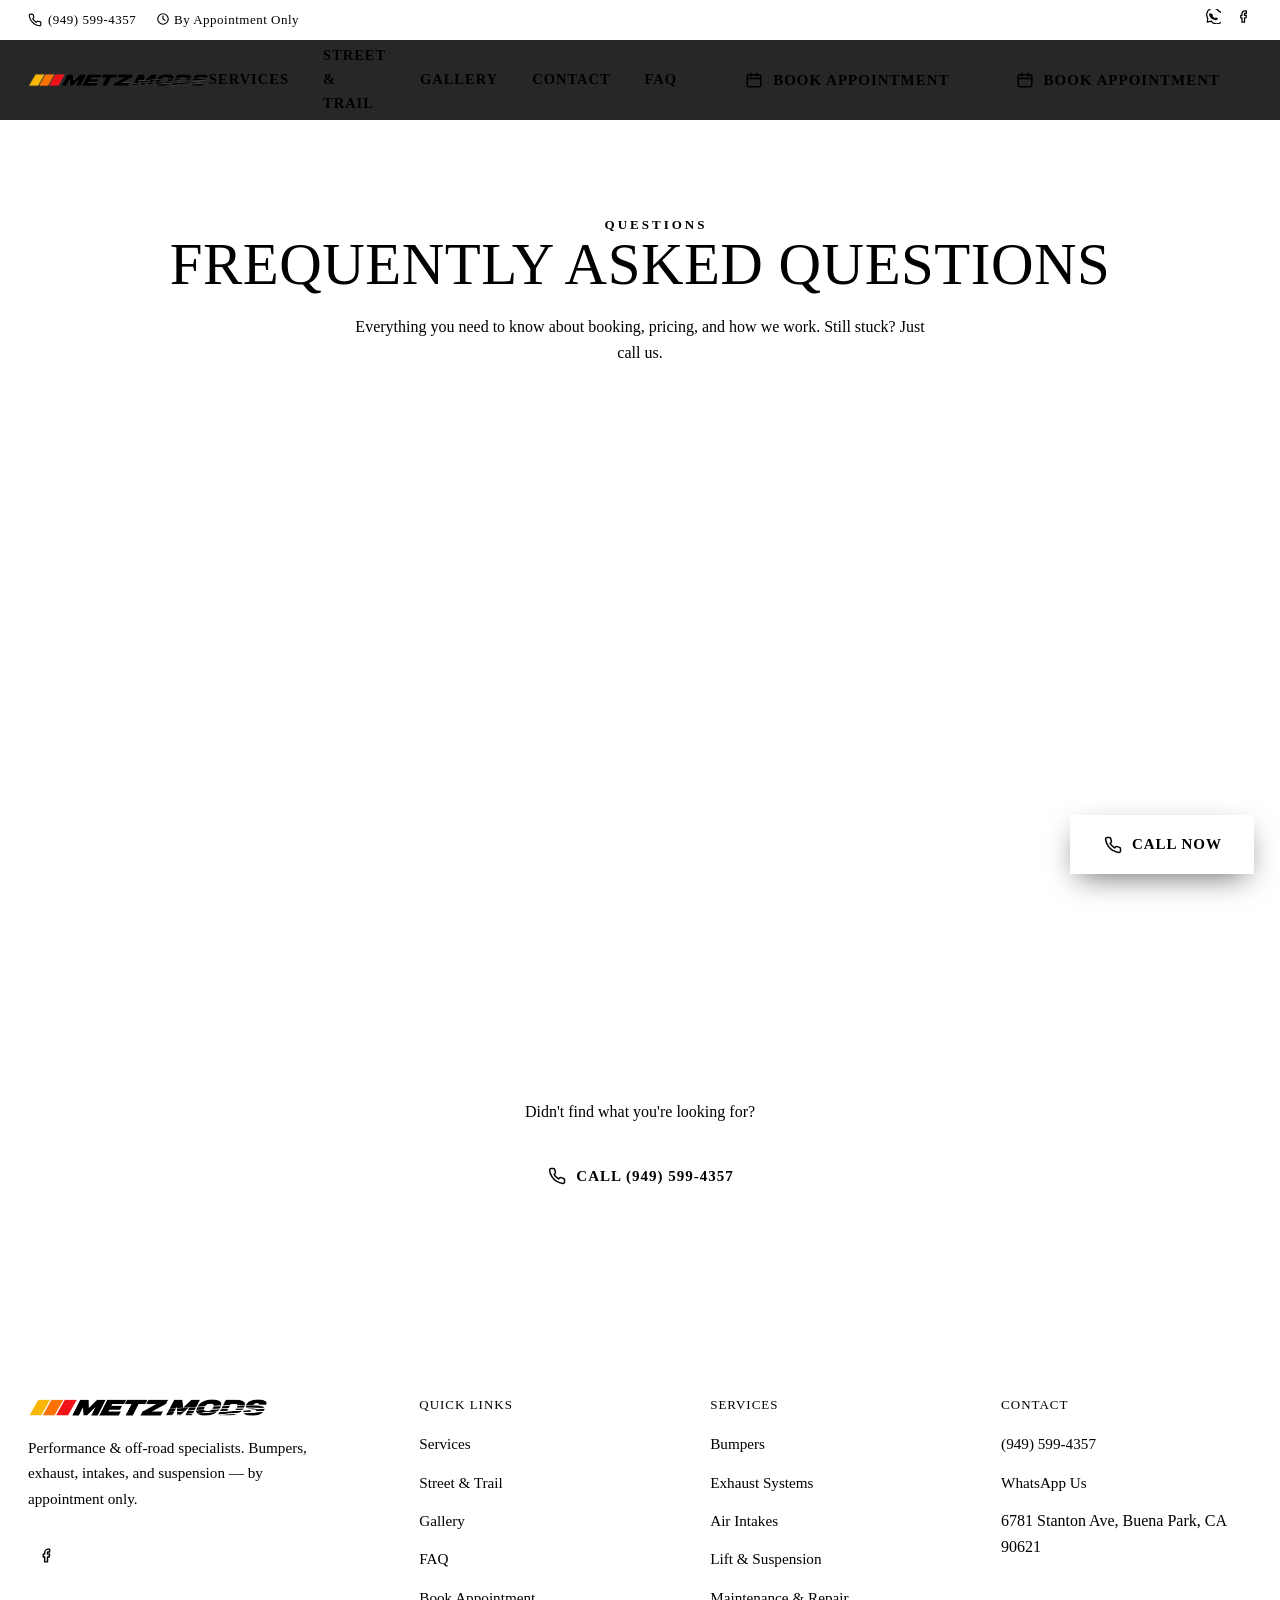
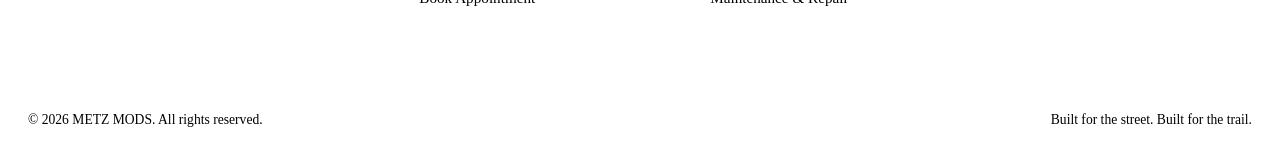
==== faq.html @ 1cc4e823 "Add files via upload" ====
<!DOCTYPE html>
<html lang="en">
<head>
<meta charset="UTF-8">
<meta name="viewport" content="width=device-width, initial-scale=1.0">
<title>FAQ | METZ MODS</title>
<meta name="description" content="Frequently asked questions about METZ MODS — appointment booking, services, warranty, and pricing in Buena Park, CA.">
<meta name="theme-color" content="#0a0a0a">
<link rel="icon" href="data:image/svg+xml,<svg xmlns='http://www.w3.org/2000/svg' viewBox='0 0 100 100'><text y='.9em' font-size='90'>🏁</text></svg>">
<link rel="preconnect" href="https://fonts.googleapis.com">
<link rel="preconnect" href="https://fonts.gstatic.com" crossorigin>
<link href="https://fonts.googleapis.com/css2?family=Bebas+Neue&family=Barlow:ital,wght@0,400;0,500;0,600;0,700;1,600&family=Barlow+Condensed:wght@500;600;700&display=swap" rel="stylesheet">
<link rel="stylesheet" href="styles.css">
</head>
<body>
<a href="#main" class="skip-link">Skip to content</a>

<!-- Hidden SVG icon library -->
<svg style="display:none" aria-hidden="true">
<symbol id="i-phone" viewBox="0 0 24 24"><path d="M22 16.92v3a2 2 0 0 1-2.18 2 19.79 19.79 0 0 1-8.63-3.07 19.5 19.5 0 0 1-6-6 19.79 19.79 0 0 1-3.07-8.67A2 2 0 0 1 4.11 2h3a2 2 0 0 1 2 1.72c.13.96.36 1.9.7 2.81a2 2 0 0 1-.45 2.11L8.09 9.91a16 16 0 0 0 6 6l1.27-1.27a2 2 0 0 1 2.11-.45c.91.34 1.85.57 2.81.7A2 2 0 0 1 22 16.92z"/></symbol>
<symbol id="i-mail" viewBox="0 0 24 24"><rect x="3" y="5" width="18" height="14" rx="2"/><path d="M3 7l9 6 9-6"/></symbol>
<symbol id="i-pin" viewBox="0 0 24 24"><path d="M12 21s-7-6.5-7-11a7 7 0 0 1 14 0c0 4.5-7 11-7 11z"/><circle cx="12" cy="10" r="2.5"/></symbol>
<symbol id="i-clock" viewBox="0 0 24 24"><circle cx="12" cy="12" r="9"/><path d="M12 7v5l3.5 2"/></symbol>
<symbol id="i-check" viewBox="0 0 24 24"><path d="M20 6L9 17l-5-5"/></symbol>
<symbol id="i-chevron" viewBox="0 0 24 24"><path d="M6 9l6 6 6-6"/></symbol>
<symbol id="i-arrow" viewBox="0 0 24 24"><path d="M5 12h14M13 6l6 6-6 6"/></symbol>
<symbol id="i-menu" viewBox="0 0 24 24"><path d="M3 6h18M3 12h18M3 18h18"/></symbol>
<symbol id="i-close" viewBox="0 0 24 24"><path d="M18 6L6 18M6 6l12 12"/></symbol>
<symbol id="i-calendar" viewBox="0 0 24 24"><rect x="3" y="5" width="18" height="16" rx="2"/><path d="M3 10h18M8 3v4M16 3v4"/></symbol>
<symbol id="i-wrench" viewBox="0 0 24 24"><path d="M14.7 6.3a4 4 0 1 0-5.66 5.66L2 19l3 3 7.04-7.04a4 4 0 0 0 5.66-5.66l-2.5 2.5-2-2z"/></symbol>
<symbol id="i-shield" viewBox="0 0 24 24"><path d="M12 3l8 3v6c0 5-3.5 8.5-8 9-4.5-.5-8-4-8-9V6z"/></symbol>
<symbol id="i-tag" viewBox="0 0 24 24"><path d="M20.6 12.6L12.6 20.6a2 2 0 0 1-2.83 0l-8-8V3h9.4l8.4 8.4a2 2 0 0 1 0 2.83z"/><circle cx="7.5" cy="7.5" r="1.2"/></symbol>
<symbol id="i-users" viewBox="0 0 24 24"><path d="M17 21v-2a4 4 0 0 0-4-4H5a4 4 0 0 0-4 4v2"/><circle cx="9" cy="7" r="4"/><path d="M23 21v-2a4 4 0 0 0-3-3.87M16 3.13a4 4 0 0 1 0 7.75"/></symbol>
<symbol id="i-car" viewBox="0 0 24 24"><path d="M5 17h14M5 17a2 2 0 1 1-4 0M5 17V9l2-4h10l2 4v8M19 17a2 2 0 1 0 4 0M1 13h22"/></symbol>
<symbol id="i-truck" viewBox="0 0 24 24"><path d="M3 17V7a1 1 0 0 1 1-1h9v11M3 17a2 2 0 1 0 4 0M3 17h4m6 0a2 2 0 1 0 4 0m-4 0h4m0 0h3v-5l-3-4h-3v9"/></symbol>
<symbol id="i-whatsapp" viewBox="0 0 24 24"><path d="M20.5 3.5a10.5 10.5 0 0 0-17.7 11.4L2 21l6.3-1.7A10.5 10.5 0 1 0 20.5 3.5z"/><path d="M8.4 8.1c.3-.5.5-.5.8-.5h.5c.2 0 .4 0 .5.5.2.4.6 1.5.7 1.6.1.2.1.3 0 .5s-.2.3-.4.5-.3.3-.1.6c.2.3.7 1.2 1.6 1.9 1.1.9 1.9 1.2 2.2 1.4.3.1.5.1.6-.1.2-.2.6-.7.8-1 .2-.2.4-.2.6-.1.3.1 1.6.8 1.9.9.3.1.5.2.6.3.1.2.1.9-.2 1.7-.4.8-1.8 1.4-2.5 1.5-.6.1-1.4.2-4.5-1-3.2-1.3-5.1-4.4-5.2-4.6-.1-.2-1.2-1.7-1.2-3.2s.8-2.3 1.1-2.6z" fill="currentColor" stroke="none"/></symbol>
<symbol id="i-facebook" viewBox="0 0 24 24"><path d="M15 3h-2a5 5 0 0 0-5 5v2H6v4h2v7h4v-7h2.5l.5-4H12V8a1 1 0 0 1 1-1h2z"/></symbol>
</svg>

<!-- ============ UTILITY BAR ============ -->
<div class="utility-bar">
  <div class="container">
    <div class="utility-left">
      <a href="tel:+19495994357"><svg class="icon"><use href="#i-phone"/></svg>(949) 599-4357</a>
      <span><svg class="icon" style="color:var(--orange);vertical-align:-2px;"><use href="#i-clock"/></svg> By Appointment Only</span>
    </div>
    <div class="utility-social">
      <a href="https://wa.me/19495994357" target="_blank" rel="noopener" aria-label="WhatsApp"><svg class="icon"><use href="#i-whatsapp"/></svg></a>
      <a href="#" aria-label="Facebook"><svg class="icon"><use href="#i-facebook"/></svg></a>
    </div>
  </div>
</div>

<!-- ============ HEADER ============ -->
<header id="site-header">
  <div class="container">
    <nav>
      <a href="index.html" class="brand" aria-label="Metz Mods home">
        <img src="metz-logo.webp" alt="Metz Mods" class="brand-logo">
      </a>
      <div class="nav-links" id="navLinks">
        <button class="nav-toggle close-menu" id="closeMenu" aria-label="Close menu"><svg class="icon"><use href="#i-close"/></svg></button>
        <a href="index.html#services" data-nav>Services</a>
        <a href="index.html#street-trail" data-nav>Street &amp; Trail</a>
        <a href="index.html#gallery" data-nav>Gallery</a>
        <a href="index.html#contact" data-nav>Contact</a>
        <a href="faq.html" data-nav>FAQ</a>
        <a href="index.html#contact" class="btn btn-primary" data-nav><svg class="icon"><use href="#i-calendar"/></svg>Book Appointment</a>
      </div>
      <div class="nav-cta">
        <a href="index.html#contact" class="btn btn-primary"><svg class="icon"><use href="#i-calendar"/></svg>Book Appointment</a>
        <button class="nav-toggle" id="openMenu" aria-label="Open menu" aria-expanded="false"><svg class="icon"><use href="#i-menu"/></svg></button>
      </div>
    </nav>
  </div>
</header>

<main id="main">

  <section class="page-hero">
    <div class="container">
      <p class="kicker">Questions</p>
      <h1>Frequently Asked Questions</h1>
      <p>Everything you need to know about booking, pricing, and how we work. Still stuck? Just call us.</p>
    </div>
  </section>

  <!-- ============ FAQ ============ -->
  <section id="faq" style="background:var(--charcoal);border-top:1px solid var(--border);padding-top:0;">
    <div class="container">
      <div class="faq-list reveal">
        <div class="faq-item open">
          <h3 class="faq-q"><button class="faq-trigger" aria-expanded="true" aria-controls="faq-a1" id="faq-q1">
            Do you accept walk-ins?
            <svg class="icon faq-chevron"><use href="#i-chevron"/></svg>
          </button></h3>
          <div class="faq-answer-wrap open" id="faq-a1" role="region" aria-labelledby="faq-q1">
            <div class="faq-answer"><p>No — METZ MODS is appointment-only. It's how we give every build our full attention instead of juggling multiple vehicles at once. Call or send us a WhatsApp message to book a slot.</p></div>
          </div>
        </div>
        <div class="faq-item">
          <h3 class="faq-q"><button class="faq-trigger" aria-expanded="false" aria-controls="faq-a2" id="faq-q2">
            Do you only do performance builds, or regular maintenance too?
            <svg class="icon faq-chevron"><use href="#i-chevron"/></svg>
          </button></h3>
          <div class="faq-answer-wrap" id="faq-a2" role="region" aria-labelledby="faq-q2">
            <div class="faq-answer"><p>Both. Alongside builds, we handle brakes, fluids, and engine and transmission maintenance on stock and modified vehicles. Suspension and exhaust work can go either direction — routine service or a full performance build.</p></div>
          </div>
        </div>
        <div class="faq-item">
          <h3 class="faq-q"><button class="faq-trigger" aria-expanded="false" aria-controls="faq-a3" id="faq-q3">
            What kinds of vehicles do you work on?
            <svg class="icon faq-chevron"><use href="#i-chevron"/></svg>
          </button></h3>
          <div class="faq-answer-wrap" id="faq-a3" role="region" aria-labelledby="faq-q3">
            <div class="faq-answer"><p>Everything from tuner cars and sport compacts to trucks and SUVs headed off-road. If it can be modified, we can probably help.</p></div>
          </div>
        </div>
        <div class="faq-item">
          <h3 class="faq-q"><button class="faq-trigger" aria-expanded="false" aria-controls="faq-a4" id="faq-q4">
            Do you do both lift kits and lowering kits?
            <svg class="icon faq-chevron"><use href="#i-chevron"/></svg>
          </button></h3>
          <div class="faq-answer-wrap" id="faq-a4" role="region" aria-labelledby="faq-q4">
            <div class="faq-answer"><p>Yes — whether you're chasing a lower stance or more ground clearance, our suspension work covers both ends of the spectrum.</p></div>
          </div>
        </div>
        <div class="faq-item">
          <h3 class="faq-q"><button class="faq-trigger" aria-expanded="false" aria-controls="faq-a5" id="faq-q5">
            How long does a modification take?
            <svg class="icon faq-chevron"><use href="#i-chevron"/></svg>
          </button></h3>
          <div class="faq-answer-wrap" id="faq-a5" role="region" aria-labelledby="faq-q5">
            <div class="faq-answer"><p>It depends on scope. A bolt-on exhaust or intake can be a same-day appointment; a full lift kit or custom bumper build takes longer. We'll give you a timeline at your consultation.</p></div>
          </div>
        </div>
        <div class="faq-item">
          <h3 class="faq-q"><button class="faq-trigger" aria-expanded="false" aria-controls="faq-a6" id="faq-q6">
            Do installed parts come with a warranty?
            <svg class="icon faq-chevron"><use href="#i-chevron"/></svg>
          </button></h3>
          <div class="faq-answer-wrap" id="faq-a6" role="region" aria-labelledby="faq-q6">
            <div class="faq-answer"><p>Yes. Every job we do is backed by a full 1-year warranty on our workmanship, and most parts carry their own manufacturer warranty on top of that.</p></div>
          </div>
        </div>
        <div class="faq-item">
          <h3 class="faq-q"><button class="faq-trigger" aria-expanded="false" aria-controls="faq-a7" id="faq-q7">
            How do I get a quote?
            <svg class="icon faq-chevron"><use href="#i-chevron"/></svg>
          </button></h3>
          <div class="faq-answer-wrap" id="faq-a7" role="region" aria-labelledby="faq-q7">
            <div class="faq-answer"><p>Call or WhatsApp us with your vehicle and what you're looking to do, and we'll follow up to talk pricing and scheduling.</p></div>
          </div>
        </div>
      </div>
    </div>
  </section>

  <section style="padding-top:0;">
    <div class="container" style="max-width:800px;text-align:center;">
      <p style="color:var(--gray);margin-bottom:22px;">Didn't find what you're looking for?</p>
      <a href="tel:+19495994357" class="btn btn-primary"><svg class="icon"><use href="#i-phone"/></svg>Call (949) 599-4357</a>
    </div>
  </section>
</main>

<!-- ============ FOOTER ============ -->
<footer>
  <div class="container">
    <div class="footer-top">
      <div class="footer-brand">
        <a href="index.html" class="brand" aria-label="Metz Mods home">
          <img src="metz-logo.webp" alt="Metz Mods" class="brand-logo">
        </a>
        <p>Performance &amp; off-road specialists. Bumpers, exhaust, intakes, and suspension — by appointment only.</p>
        <div class="footer-social">
          <a href="#" aria-label="Facebook"><svg class="icon"><use href="#i-facebook"/></svg></a>
        </div>
      </div>
      <div class="footer-col">
        <h4>Quick Links</h4>
        <ul>
          <li><a href="index.html#services">Services</a></li>
          <li><a href="index.html#street-trail">Street &amp; Trail</a></li>
          <li><a href="index.html#gallery">Gallery</a></li>
          <li><a href="faq.html">FAQ</a></li>
          <li><a href="index.html#contact">Book Appointment</a></li>
        </ul>
      </div>
      <div class="footer-col">
        <h4>Services</h4>
        <ul>
          <li><a href="index.html#services">Bumpers</a></li>
          <li><a href="index.html#services">Exhaust Systems</a></li>
          <li><a href="index.html#services">Air Intakes</a></li>
          <li><a href="index.html#services">Lift &amp; Suspension</a></li>
          <li><a href="index.html#maintenance">Maintenance &amp; Repair</a></li>
        </ul>
      </div>
      <div class="footer-col">
        <h4>Contact</h4>
        <ul>
          <li><a href="tel:+19495994357">(949) 599-4357</a></li>
          <li><a href="https://wa.me/19495994357" target="_blank" rel="noopener">WhatsApp Us</a></li>
          <li><span style="color:var(--gray);">6781 Stanton Ave, Buena Park, CA 90621</span></li>
        </ul>
      </div>
    </div>
    <div class="footer-bottom">
      <span>© 2026 METZ MODS. All rights reserved.</span>
      <span>Built for the street. Built for the trail.</span>
    </div>
  </div>
</footer>

<div class="float-book show" id="floatBook"><a href="tel:+19495994357" class="btn btn-primary"><svg class="icon"><use href="#i-phone"/></svg>Call Now</a></div>

<script src="script.js"></script>
</body>
</html>
---- styles.css ----
<style>
/* ============ VARIABLES ============ */
:root{
  --black:#0a0a0a;
  --charcoal:#141414;
  --charcoal-2:#1b1b1b;
  --border:#282828;
  --white:#f5f4f1;
  --gray:#b6b5b1;
  --gray-dim:#807f7b;
  --yellow:#fab808;
  --orange:#fe7303;
  --red:#f21418;
  --gradient:linear-gradient(100deg,var(--yellow) 0%,var(--orange) 52%,var(--red) 100%);
  --font-display:'Bebas Neue',sans-serif;
  --font-label:'Barlow Condensed',sans-serif;
  --font-body:'Barlow',sans-serif;
  --container:1240px;
  --cut:14px;
}

/* ============ RESET / BASE ============ */
*,*::before,*::after{box-sizing:border-box;margin:0;padding:0;}
html{scroll-behavior:smooth;}
@media (prefers-reduced-motion:reduce){
  html{scroll-behavior:auto;}
  *,*::before,*::after{animation-duration:.001ms !important;animation-iteration-count:1 !important;transition-duration:.001ms !important;scroll-behavior:auto !important;}
}
body{background:var(--black);color:var(--white);font-family:var(--font-body);font-size:16px;line-height:1.65;overflow-x:hidden;-webkit-font-smoothing:antialiased;}
img{max-width:100%;display:block;}
a{color:inherit;text-decoration:none;}
ul{list-style:none;}
button,input,select,textarea{font-family:inherit;font-size:inherit;color:inherit;background:none;border:none;}
button{cursor:pointer;}
.container{max-width:var(--container);margin:0 auto;padding:0 28px;}
section{padding:112px 0;}
@media (max-width:900px){section{padding:80px 0;}}
@media (max-width:560px){section{padding:64px 0;} .container{padding:0 20px;}}
:focus-visible{outline:2px solid var(--yellow);outline-offset:3px;}
.sr-only{position:absolute;width:1px;height:1px;padding:0;margin:-1px;overflow:hidden;clip:rect(0,0,0,0);white-space:nowrap;border:0;}
.skip-link{position:absolute;top:-100px;left:12px;background:var(--yellow);color:var(--black);padding:10px 18px;font-family:var(--font-label);font-weight:700;text-transform:uppercase;letter-spacing:1px;z-index:999;transition:top .2s;}
.skip-link:focus{top:12px;}
.icon{width:20px;height:20px;fill:none;stroke:currentColor;stroke-width:2;stroke-linecap:round;stroke-linejoin:round;flex-shrink:0;}

/* ============ TYPE ============ */
h1,h2,h3,h4{font-family:var(--font-display);font-weight:400;letter-spacing:.5px;line-height:1.03;text-transform:uppercase;}
h1,h2{font-size:clamp(2.3rem,4.6vw,3.8rem);}
h3{font-size:1.55rem;letter-spacing:.3px;}
p{color:var(--gray);}
.kicker{display:flex;align-items:center;gap:10px;font-family:var(--font-label);font-weight:700;text-transform:uppercase;letter-spacing:3px;font-size:13px;color:var(--orange);margin-bottom:18px;}
.kicker::before{content:'';width:22px;height:2px;background:var(--gradient);}
.section-head{max-width:640px;margin-bottom:60px;}
.section-head p{margin-top:16px;font-size:1.06rem;}
.section-head.center{margin-left:auto;margin-right:auto;text-align:center;}
.section-head.center .kicker{justify-content:center;}
.section-head.center .kicker::before{display:none;}
.gradient-text{background:var(--gradient);-webkit-background-clip:text;background-clip:text;-webkit-text-fill-color:transparent;color:transparent;}

/* ============ BUTTONS ============ */
.btn{position:relative;display:inline-flex;align-items:center;gap:10px;padding:17px 32px 17px 34px;font-family:var(--font-label);font-weight:700;text-transform:uppercase;letter-spacing:1px;font-size:15px;clip-path:polygon(var(--cut) 0,100% 0,calc(100% - var(--cut)) 100%,0 100%);transition:transform .2s ease,box-shadow .2s ease,background .2s ease,color .2s ease;white-space:nowrap;}
.btn .icon{width:18px;height:18px;}
.btn-primary{background:var(--gradient);color:var(--black);}
.btn-primary:hover{transform:translate(-3px,-3px);box-shadow:5px 5px 0 0 var(--charcoal-2),5px 5px 0 1px var(--border);}
.btn-outline{background:transparent;color:var(--white);box-shadow:inset 0 0 0 2px var(--border);}
.btn-outline:hover{box-shadow:inset 0 0 0 2px var(--white);}
.btn-block{width:100%;justify-content:center;padding-left:32px;}

/* ============ UTILITY BAR ============ */
.utility-bar{background:var(--charcoal);border-bottom:1px solid var(--border);font-family:var(--font-label);font-size:13px;letter-spacing:.5px;}
.utility-bar .container{display:flex;align-items:center;justify-content:space-between;height:40px;}
.utility-left{display:flex;align-items:center;gap:20px;color:var(--gray);}
.utility-left a{display:flex;align-items:center;gap:6px;transition:color .2s;}
.utility-left a:hover{color:var(--yellow);}
.utility-left .icon{width:14px;height:14px;color:var(--orange);}
.utility-social{display:flex;align-items:center;gap:16px;}
.utility-social a{color:var(--gray);transition:color .2s;}
.utility-social a:hover{color:var(--yellow);}
.utility-social .icon{width:15px;height:15px;}
@media (max-width:700px){.utility-left span:nth-child(2){display:none;}}
@media (max-width:520px){.utility-bar{display:none;}}

/* ============ HEADER / NAV ============ */
header{position:sticky;top:0;z-index:100;background:rgba(10,10,10,.88);backdrop-filter:blur(10px);border-bottom:1px solid var(--border);transition:box-shadow .3s;}
header.scrolled{box-shadow:0 10px 30px -12px rgba(0,0,0,.6);}
nav{display:flex;align-items:center;justify-content:space-between;height:80px;}
.brand{display:flex;align-items:center;}
.brand-logo{width:220px;aspect-ratio:1722/141;height:auto;display:block;}
@media (max-width:480px){.brand-logo{width:170px;}}
.footer-brand .brand-logo{width:240px;}
.nav-links{display:flex;align-items:center;gap:34px;font-family:var(--font-label);font-weight:600;text-transform:uppercase;letter-spacing:1px;font-size:14.5px;}
.nav-links a:not(.btn){position:relative;padding:6px 0;color:var(--white);}
.nav-links a:not(.btn)::after{content:'';position:absolute;left:0;bottom:0;width:0;height:2px;background:var(--gradient);transition:width .25s ease;}
.nav-links a:not(.btn):hover::after{width:100%;}
.nav-cta{display:flex;align-items:center;gap:18px;}
.nav-toggle{display:none;width:44px;height:44px;align-items:center;justify-content:center;color:var(--white);}
@media (max-width:900px){
  .nav-links{position:fixed;top:0;right:0;height:100vh;width:min(78vw,340px);background:var(--charcoal);flex-direction:column;justify-content:center;align-items:flex-start;gap:30px;padding:40px;box-shadow:-20px 0 40px rgba(0,0,0,.4);transform:translateX(100%);transition:transform .35s ease;border-left:1px solid var(--border);}
  .nav-links.open{transform:translateX(0);}
  .nav-links a:not(.btn){font-size:20px;}
  .nav-links .btn{margin-top:10px;}
  .nav-toggle{display:flex;}
  .nav-cta .btn-primary{display:none;}
}
@media (min-width:901px){.nav-links .close-menu{display:none;}}

/* ============ HERO ============ */
.hero{position:relative;padding:100px 0 90px;overflow:hidden;}
.hero-bg{position:absolute;inset:0;z-index:0;background:radial-gradient(ellipse 70% 55% at 50% 22%, rgba(250,184,8,.10), transparent 65%),radial-gradient(ellipse 60% 50% at 50% 38%, rgba(242,20,24,.07), transparent 70%),var(--black);}
.hero-inner{position:relative;z-index:1;max-width:880px;margin:0 auto;text-align:center;}
.hero-logo{margin:0 auto 40px;width:min(600px,88vw);aspect-ratio:1722/141;background-image:url('metz-logo.webp');background-size:contain;background-repeat:no-repeat;background-position:center;filter:drop-shadow(0 6px 24px rgba(0,0,0,.5));}
.hero h1{font-size:clamp(3rem,9vw,6rem);}
.hero h1 span{display:block;}
.hero-sub{max-width:600px;margin:26px auto 40px;font-size:1.12rem;color:var(--gray);}
.hero-ctas{display:flex;flex-wrap:wrap;gap:16px;justify-content:center;margin-bottom:64px;}
.hero-badges{display:flex;flex-wrap:wrap;justify-content:center;gap:12px 30px;}
.hero-badge{display:flex;align-items:center;gap:9px;}
.hero-badge .icon{width:18px;height:18px;color:var(--orange);flex-shrink:0;}
.hero-badge span{font-family:var(--font-label);font-weight:600;text-transform:uppercase;letter-spacing:.5px;font-size:12px;color:var(--gray);white-space:nowrap;}
@media (max-width:700px){.hero{padding:64px 0 52px;} .hero-badges{gap:10px 20px;}}
@media (max-width:420px){.hero-badges{gap:10px 16px;} .hero-badge span{font-size:11px;}}

/* hero load-in animation */
.hero-anim{opacity:0;transform:translateY(18px);animation:heroUp .7s cubic-bezier(.2,.7,.2,1) forwards;}
.hero-logo.hero-anim{clip-path:inset(0 100% 0 0);animation:heroReveal .8s cubic-bezier(.2,.7,.2,1) forwards;}
@keyframes heroUp{to{opacity:1;transform:translateY(0);}}
@keyframes heroReveal{to{opacity:1;transform:translateY(0);clip-path:inset(0 0 0 0);}}
.hero-inner .d1{animation-delay:.05s;} .hero-inner .d2{animation-delay:.25s;} .hero-inner .d3{animation-delay:.55s;} .hero-inner .d4{animation-delay:.7s;} .hero-inner .d5{animation-delay:.85s;} .hero-inner .d6{animation-delay:1s;}

/* ============ SCROLL REVEAL ============ */
.reveal{opacity:0;transform:translateY(24px);transition:opacity .6s ease,transform .6s ease;}
.reveal.in-view{opacity:1;transform:translateY(0);}

/* ============ SERVICES ============ */
.services-grid{display:grid;grid-template-columns:repeat(4,1fr);gap:1px;background:var(--border);border:1px solid var(--border);}
.service-card{background:var(--black);padding:40px 30px;transition:background .25s;}
.service-card:hover{background:var(--charcoal);}
.icon-badge{width:64px;height:64px;border-radius:50%;background:var(--gradient);display:flex;align-items:center;justify-content:center;margin-bottom:26px;}
.icon-badge svg{width:32px;height:32px;color:var(--black);fill:none;stroke:currentColor;stroke-width:2.4;stroke-linecap:round;stroke-linejoin:round;}
.service-card h3{margin-bottom:12px;}
.service-card p{font-size:.97rem;}
@media (max-width:900px){.services-grid{grid-template-columns:repeat(2,1fr);}}
@media (max-width:560px){.services-grid{grid-template-columns:1fr;}}

/* ============ STREET / TRAIL TOGGLE ============ */
.st-toggle{position:relative;display:flex;width:min(320px,100%);margin:0 auto 48px;background:var(--charcoal);border:1px solid var(--border);border-radius:100px;padding:5px;}
.st-toggle-indicator{position:absolute;top:5px;bottom:5px;left:5px;width:calc(50% - 5px);background:var(--gradient);border-radius:100px;transition:transform .45s cubic-bezier(.65,0,.35,1);}
.st-toggle.trail-active .st-toggle-indicator{transform:translateX(100%);}
.st-tab{position:relative;z-index:1;flex:1;border:none;background:transparent;padding:13px 20px;font-family:var(--font-label);font-weight:700;text-transform:uppercase;letter-spacing:1px;font-size:14px;color:var(--gray);cursor:pointer;border-radius:100px;transition:color .3s;}
.st-tab[aria-selected="true"]{color:var(--black);}
.st-panels{position:relative;display:grid;border:1px solid var(--border);}
.st-panel{grid-area:1/1;padding:60px 50px;position:relative;opacity:0;transform:translateY(10px);transition:opacity .4s ease,transform .4s ease;pointer-events:none;}
.st-panel.active{opacity:1;transform:translateY(0);pointer-events:auto;}
.st-panel.street{background:linear-gradient(155deg,var(--charcoal),var(--black));}
.st-panel.trail{background:linear-gradient(155deg,var(--black),var(--charcoal));}
.split-label{font-family:var(--font-display);font-size:clamp(2.6rem,5vw,4rem);line-height:1;margin-bottom:8px;}
.st-panel.street .split-label{color:var(--yellow);}
.st-panel.trail .split-label{color:var(--red);}
.split-tagline{font-family:var(--font-label);font-weight:600;text-transform:uppercase;letter-spacing:1px;color:var(--white);margin-bottom:24px;font-size:1.05rem;}
.split-list li{display:flex;gap:12px;align-items:flex-start;padding:10px 0;border-top:1px solid var(--border);color:var(--gray);font-size:.98rem;opacity:0;transform:translateX(-8px);transition:opacity .35s ease,transform .35s ease;transition-delay:calc(var(--i, 0) * .08s);}
.st-panel.active .split-list li{opacity:1;transform:translateX(0);}
.split-list li:first-child{border-top:none;}
.split-list .icon{width:16px;height:16px;margin-top:4px;color:var(--orange);}
@media (max-width:800px){.st-panel{padding:44px 30px;}}
@media (max-width:480px){.st-toggle{width:100%;}.st-tab{padding:12px 14px;font-size:13px;}}

/* ============ WHY US ============ */
.why-grid{display:grid;grid-template-columns:repeat(3,1fr);gap:44px 40px;}
.why-item{display:flex;gap:18px;}
.why-icon{flex-shrink:0;width:52px;height:52px;border-radius:50%;background:var(--charcoal);border:2px solid var(--orange);display:flex;align-items:center;justify-content:center;}
.why-icon .icon{width:24px;height:24px;color:var(--orange);}
.why-item h3{font-size:1.2rem;margin-bottom:8px;letter-spacing:.2px;}
.why-item p{font-size:.96rem;}
@media (max-width:900px){.why-grid{grid-template-columns:repeat(2,1fr);}}
@media (max-width:560px){.why-grid{grid-template-columns:1fr;}}

/* ============ PROCESS ============ */
.process-list{display:grid;grid-template-columns:repeat(4,1fr);gap:0;counter-reset:step;}
.process-item{position:relative;padding:0 28px 0 0;border-left:1px solid var(--border);padding-left:28px;}
.process-item:first-child{border-left:none;padding-left:0;}
.process-num{font-family:var(--font-display);font-size:3.4rem;background:var(--gradient);-webkit-background-clip:text;background-clip:text;-webkit-text-fill-color:transparent;color:transparent;line-height:1;margin-bottom:18px;}
.process-item h3{font-size:1.15rem;margin-bottom:10px;}
.process-item p{font-size:.94rem;}
@media (max-width:900px){.process-list{grid-template-columns:repeat(2,1fr);row-gap:44px;} .process-item:nth-child(3){border-left:none;padding-left:0;}}
@media (max-width:560px){.process-list{grid-template-columns:1fr;row-gap:36px;} .process-item{border-left:none !important;padding-left:0 !important;border-top:1px solid var(--border);padding-top:28px;} .process-item:first-child{border-top:none;padding-top:0;}}

/* ============ BUILDS (photo gallery) ============ */
.builds-head{display:flex;flex-wrap:wrap;justify-content:space-between;align-items:flex-end;gap:24px;margin-bottom:48px;}
.builds-columns{display:grid;grid-template-columns:1fr 1fr;gap:44px;}
.builds-col-label{display:flex;align-items:center;gap:10px;font-family:var(--font-display);font-size:1.7rem;letter-spacing:1px;margin-bottom:20px;padding-bottom:14px;border-bottom:1px solid var(--border);}
.builds-col-label::before{content:'';width:22px;height:2px;}
.builds-col-label.street{color:var(--yellow);}
.builds-col-label.street::before{background:var(--yellow);}
.builds-col-label.trail{color:var(--red);}
.builds-col-label.trail::before{background:var(--red);}
.builds-photo-grid{display:grid;grid-template-columns:1fr 1fr;gap:12px;}
.build-photo{position:relative;aspect-ratio:4/3;overflow:hidden;background:var(--charcoal);border:1px solid var(--border);}
.build-photo img{width:100%;height:100%;object-fit:cover;transition:transform .5s ease;}
.build-photo:hover img{transform:scale(1.07);}
.build-caption{position:absolute;left:0;right:0;bottom:0;padding:24px 12px 10px;background:linear-gradient(to top, rgba(0,0,0,.88), transparent);font-family:var(--font-label);font-weight:600;text-transform:uppercase;letter-spacing:.5px;font-size:11px;color:var(--white);line-height:1.3;}
@media (max-width:800px){.builds-columns{grid-template-columns:1fr;gap:36px;}}
@media (max-width:480px){.builds-photo-grid{gap:8px;}}

/* ============ TESTIMONIALS ============ */
.testi-grid{display:grid;grid-template-columns:repeat(3,1fr);gap:1px;background:var(--border);border:1px solid var(--border);}
.testi-card{background:var(--black);padding:38px 32px;display:flex;flex-direction:column;}
.testi-quote{font-size:1.02rem;color:var(--white);margin-bottom:22px;flex-grow:1;}
.testi-quote::before{content:'"';color:var(--orange);font-family:var(--font-display);}
.testi-name{font-family:var(--font-label);font-weight:700;text-transform:uppercase;letter-spacing:.5px;font-size:13.5px;color:var(--gray);}
.testi-name span{color:var(--gray-dim);font-weight:500;text-transform:none;letter-spacing:0;}
@media (max-width:900px){.testi-grid{grid-template-columns:1fr;}}

/* ============ FAQ ============ */
.faq-list{max-width:800px;}
.faq-item{border-bottom:1px solid var(--border);}
.faq-item:first-child{border-top:1px solid var(--border);}
.faq-q{margin:0;}
.faq-trigger{width:100%;display:flex;justify-content:space-between;align-items:center;gap:20px;padding:26px 4px;cursor:pointer;font-family:var(--font-label);font-weight:600;font-size:1.08rem;letter-spacing:.2px;text-align:left;color:var(--white);}
.faq-trigger:hover{color:var(--yellow);}
.faq-chevron{color:var(--orange);transition:transform .35s cubic-bezier(.4,0,.2,1);flex-shrink:0;}
.faq-trigger[aria-expanded="true"] .faq-chevron{transform:rotate(180deg);}
.faq-answer-wrap{display:grid;grid-template-rows:0fr;transition:grid-template-rows .4s cubic-bezier(.4,0,.2,1);}
.faq-answer-wrap.open{grid-template-rows:1fr;}
.faq-answer{overflow:hidden;min-height:0;}
.faq-answer p{padding:0 4px 28px;max-width:680px;font-size:.98rem;}

/* ============ CONTACT ============ */
.contact-primary{max-width:520px;margin:0 auto 44px;display:flex;flex-direction:column;align-items:center;gap:22px;text-align:center;}
.contact-call-btn{font-size:19px;padding:26px 24px;width:100%;justify-content:center;gap:14px;animation:callPulse 2.8s ease-in-out infinite;}
.contact-call-btn .icon{width:24px;height:24px;}
.contact-call-btn:hover{animation-play-state:paused;}
@keyframes callPulse{0%,100%{box-shadow:0 0 0 0 rgba(254,115,3,.35);}50%{box-shadow:0 0 0 16px rgba(254,115,3,0);}}
.contact-whatsapp-link{display:inline-flex;align-items:center;gap:9px;color:var(--gray);font-family:var(--font-label);font-weight:600;text-transform:uppercase;letter-spacing:.5px;font-size:13px;padding:6px;transition:color .2s;}
.contact-whatsapp-link:hover{color:#25D366;}
.contact-whatsapp-link .icon{width:17px;height:17px;}
.contact-info-strip{display:grid;grid-template-columns:1fr 1fr;gap:20px;border:1px solid var(--border);padding:34px 38px;background:var(--black);max-width:720px;margin:0 auto;}
.info-block{display:flex;gap:16px;margin-bottom:0;}
.info-block .icon-badge{width:46px;height:46px;flex-shrink:0;margin-bottom:0;}
.info-block .icon-badge svg{width:22px;height:22px;}
.info-block h4{font-family:var(--font-label);text-transform:uppercase;letter-spacing:1px;font-size:13px;color:var(--gray-dim);margin-bottom:5px;}
.info-block p{color:var(--white);font-size:1rem;}
@media (max-width:700px){.contact-info-strip{grid-template-columns:1fr;gap:26px;}}
@media (max-width:480px){.contact-call-btn{font-size:16px;padding:22px 18px;}}

/* ============ FOOTER ============ */
footer{background:var(--charcoal);border-top:1px solid var(--border);padding:80px 0 0;}
.footer-top{display:grid;grid-template-columns:1.4fr 1fr 1fr 1fr;gap:40px;padding-bottom:60px;}
.footer-brand p{margin-top:18px;max-width:280px;font-size:.95rem;}
.footer-social{display:flex;gap:14px;margin-top:26px;}
.footer-social a{width:38px;height:38px;border:1px solid var(--border);display:flex;align-items:center;justify-content:center;color:var(--gray);transition:all .2s;}
.footer-social a:hover{color:var(--black);background:var(--gradient);border-color:transparent;}
.footer-social .icon{width:17px;height:17px;}
.footer-col h4{font-family:var(--font-label);text-transform:uppercase;letter-spacing:1px;font-size:13px;color:var(--gray-dim);margin-bottom:20px;}
.footer-col ul li{margin-bottom:12px;}
.footer-col a{color:var(--gray);font-size:.95rem;transition:color .2s;}
.footer-col a:hover{color:var(--yellow);}
.footer-bottom{border-top:1px solid var(--border);padding:26px 0;display:flex;flex-wrap:wrap;justify-content:space-between;gap:10px;font-size:.85rem;color:var(--gray-dim);}
@media (max-width:800px){.footer-top{grid-template-columns:1fr 1fr;}}
@media (max-width:520px){.footer-top{grid-template-columns:1fr;gap:36px;}}

/* ============ FLOATING BOOK BUTTON ============ */
.float-book{position:fixed;bottom:26px;right:26px;z-index:90;opacity:0;transform:translateY(20px) scale(.9);pointer-events:none;transition:opacity .3s,transform .3s;}
.float-book.show{opacity:1;transform:translateY(0) scale(1);pointer-events:auto;}
.float-book .btn{box-shadow:0 10px 30px -8px rgba(0,0,0,.6);}
@media (max-width:900px){.float-book{bottom:18px;right:18px;}}
/* ============ SIMPLE PAGE HEADER (secondary pages) ============ */
.page-hero{padding:76px 0 36px;text-align:center;}
.page-hero h1{margin:0;}
.page-hero .kicker{justify-content:center;}
.page-hero p{max-width:580px;margin:18px auto 0;}
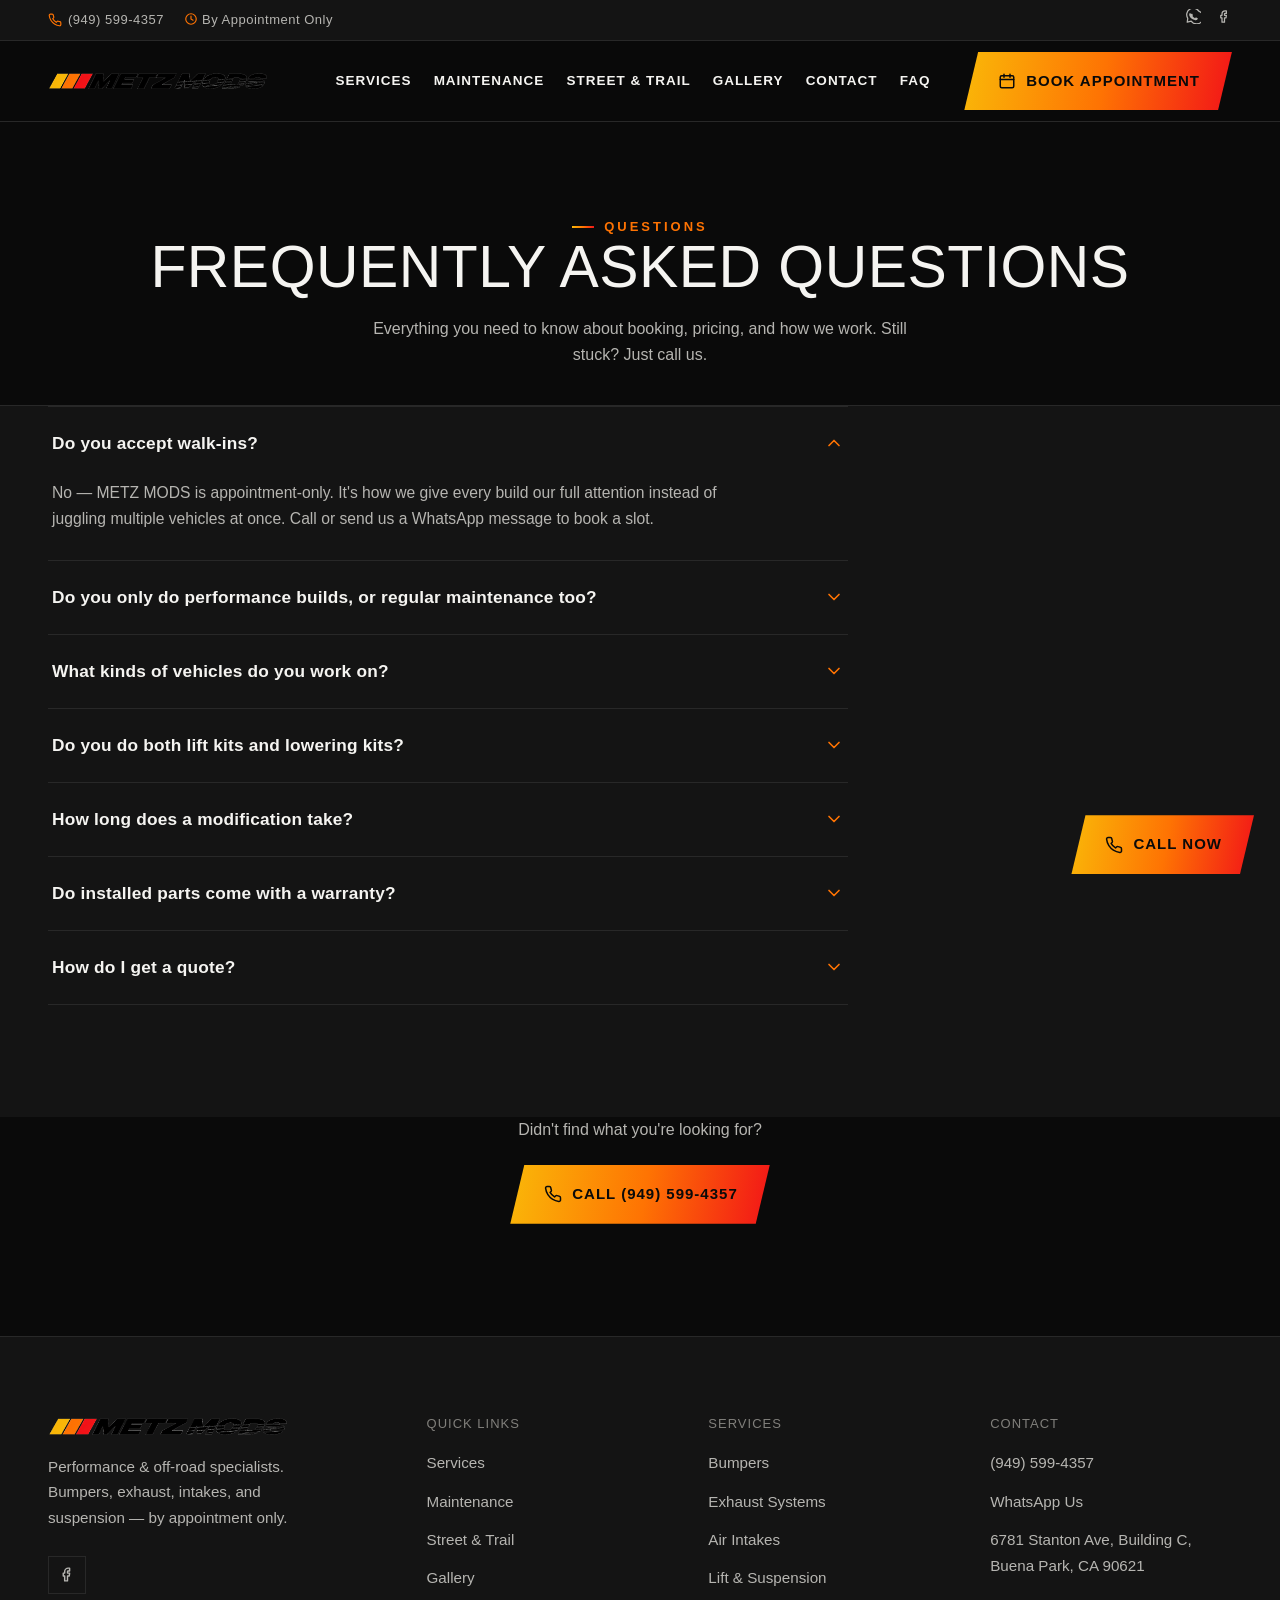
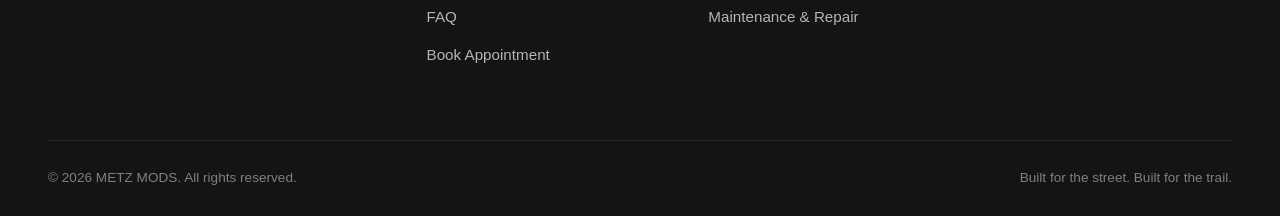
==== commit d80187b6: "Add files via upload" ====
--- a/faq.html
+++ b/faq.html
@@ -46,7 +46,7 @@
     </div>
     <div class="utility-social">
       <a href="https://wa.me/19495994357" target="_blank" rel="noopener" aria-label="WhatsApp"><svg class="icon"><use href="#i-whatsapp"/></svg></a>
-      <a href="#" aria-label="Facebook"><svg class="icon"><use href="#i-facebook"/></svg></a>
+      <a href="https://www.facebook.com/share/19eWcg6y8T/" target="_blank" rel="noopener" aria-label="Facebook"><svg class="icon"><use href="#i-facebook"/></svg></a>
     </div>
   </div>
 </div>
@@ -55,20 +55,22 @@
 <header id="site-header">
   <div class="container">
     <nav>
-      <a href="index.html" class="brand" aria-label="Metz Mods home">
+      <a href="/" class="brand" aria-label="Metz Mods home">
         <img src="metz-logo.webp" alt="Metz Mods" class="brand-logo">
       </a>
+      <div class="nav-backdrop" id="navBackdrop"></div>
       <div class="nav-links" id="navLinks">
         <button class="nav-toggle close-menu" id="closeMenu" aria-label="Close menu"><svg class="icon"><use href="#i-close"/></svg></button>
-        <a href="index.html#services" data-nav>Services</a>
-        <a href="index.html#street-trail" data-nav>Street &amp; Trail</a>
-        <a href="index.html#gallery" data-nav>Gallery</a>
-        <a href="index.html#contact" data-nav>Contact</a>
-        <a href="faq.html" data-nav>FAQ</a>
-        <a href="index.html#contact" class="btn btn-primary" data-nav><svg class="icon"><use href="#i-calendar"/></svg>Book Appointment</a>
+        <a href="/#services" data-nav>Services</a>
+        <a href="/#maintenance" data-nav>Maintenance</a>
+        <a href="/#street-trail" data-nav>Street &amp; Trail</a>
+        <a href="/#gallery" data-nav>Gallery</a>
+        <a href="/#contact" data-nav>Contact</a>
+        <a href="/faq" data-nav>FAQ</a>
+        <a href="/#contact" class="btn btn-primary" data-nav><svg class="icon"><use href="#i-calendar"/></svg>Book Appointment</a>
       </div>
       <div class="nav-cta">
-        <a href="index.html#contact" class="btn btn-primary"><svg class="icon"><use href="#i-calendar"/></svg>Book Appointment</a>
+        <a href="/#contact" class="btn btn-primary"><svg class="icon"><use href="#i-calendar"/></svg>Book Appointment</a>
         <button class="nav-toggle" id="openMenu" aria-label="Open menu" aria-expanded="false"><svg class="icon"><use href="#i-menu"/></svg></button>
       </div>
     </nav>
@@ -169,32 +171,33 @@
   <div class="container">
     <div class="footer-top">
       <div class="footer-brand">
-        <a href="index.html" class="brand" aria-label="Metz Mods home">
+        <a href="/" class="brand" aria-label="Metz Mods home">
           <img src="metz-logo.webp" alt="Metz Mods" class="brand-logo">
         </a>
         <p>Performance &amp; off-road specialists. Bumpers, exhaust, intakes, and suspension — by appointment only.</p>
         <div class="footer-social">
-          <a href="#" aria-label="Facebook"><svg class="icon"><use href="#i-facebook"/></svg></a>
+          <a href="https://www.facebook.com/share/19eWcg6y8T/" target="_blank" rel="noopener" aria-label="Facebook"><svg class="icon"><use href="#i-facebook"/></svg></a>
         </div>
       </div>
       <div class="footer-col">
         <h4>Quick Links</h4>
         <ul>
-          <li><a href="index.html#services">Services</a></li>
-          <li><a href="index.html#street-trail">Street &amp; Trail</a></li>
-          <li><a href="index.html#gallery">Gallery</a></li>
-          <li><a href="faq.html">FAQ</a></li>
-          <li><a href="index.html#contact">Book Appointment</a></li>
+          <li><a href="/#services">Services</a></li>
+          <li><a href="/#maintenance">Maintenance</a></li>
+          <li><a href="/#street-trail">Street &amp; Trail</a></li>
+          <li><a href="/#gallery">Gallery</a></li>
+          <li><a href="/faq">FAQ</a></li>
+          <li><a href="/#contact">Book Appointment</a></li>
         </ul>
       </div>
       <div class="footer-col">
         <h4>Services</h4>
         <ul>
-          <li><a href="index.html#services">Bumpers</a></li>
-          <li><a href="index.html#services">Exhaust Systems</a></li>
-          <li><a href="index.html#services">Air Intakes</a></li>
-          <li><a href="index.html#services">Lift &amp; Suspension</a></li>
-          <li><a href="index.html#maintenance">Maintenance &amp; Repair</a></li>
+          <li><a href="/#services">Bumpers</a></li>
+          <li><a href="/#services">Exhaust Systems</a></li>
+          <li><a href="/#services">Air Intakes</a></li>
+          <li><a href="/#services">Lift &amp; Suspension</a></li>
+          <li><a href="/#maintenance">Maintenance &amp; Repair</a></li>
         </ul>
       </div>
       <div class="footer-col">
@@ -202,7 +205,7 @@
         <ul>
           <li><a href="tel:+19495994357">(949) 599-4357</a></li>
           <li><a href="https://wa.me/19495994357" target="_blank" rel="noopener">WhatsApp Us</a></li>
-          <li><span style="color:var(--gray);">6781 Stanton Ave, Buena Park, CA 90621</span></li>
+          <li><a href="https://share.google/p9b4TP9jarZmLQm4l" target="_blank" rel="noopener">6781 Stanton Ave, Building C, Buena Park, CA 90621</a></li>
         </ul>
       </div>
     </div>
--- a/styles.css
+++ b/styles.css
@@ -1,4 +1,3 @@
-<style>
 /* ============ VARIABLES ============ */
 :root{
   --black:#0a0a0a;
@@ -21,12 +20,12 @@
 
 /* ============ RESET / BASE ============ */
 *,*::before,*::after{box-sizing:border-box;margin:0;padding:0;}
-html{scroll-behavior:smooth;}
+html{scroll-behavior:smooth;overflow-x:hidden;max-width:100vw;}
 @media (prefers-reduced-motion:reduce){
   html{scroll-behavior:auto;}
   *,*::before,*::after{animation-duration:.001ms !important;animation-iteration-count:1 !important;transition-duration:.001ms !important;scroll-behavior:auto !important;}
 }
-body{background:var(--black);color:var(--white);font-family:var(--font-body);font-size:16px;line-height:1.65;overflow-x:hidden;-webkit-font-smoothing:antialiased;}
+body{background:var(--black);color:var(--white);font-family:var(--font-body);font-size:16px;line-height:1.65;overflow-x:hidden;max-width:100vw;-webkit-font-smoothing:antialiased;}
 img{max-width:100%;display:block;}
 a{color:inherit;text-decoration:none;}
 ul{list-style:none;}
@@ -34,6 +33,10 @@
 button{cursor:pointer;}
 .container{max-width:var(--container);margin:0 auto;padding:0 28px;}
 section{padding:112px 0;}
+.has-bg-image{position:relative;overflow:hidden;}
+.has-bg-image::before{content:'';position:absolute;inset:-12px;background-image:var(--bg-img);background-size:cover;background-position:center;filter:blur(5px) brightness(.68);z-index:0;}
+.has-bg-image::after{content:'';position:absolute;inset:0;background:linear-gradient(180deg, rgba(10,10,10,.38), rgba(10,10,10,.76));z-index:0;}
+.has-bg-image > .container{position:relative;z-index:1;}
 @media (max-width:900px){section{padding:80px 0;}}
 @media (max-width:560px){section{padding:64px 0;} .container{padding:0 20px;}}
 :focus-visible{outline:2px solid var(--yellow);outline-offset:3px;}
@@ -82,32 +85,37 @@
 /* ============ HEADER / NAV ============ */
 header{position:sticky;top:0;z-index:100;background:rgba(10,10,10,.88);backdrop-filter:blur(10px);border-bottom:1px solid var(--border);transition:box-shadow .3s;}
 header.scrolled{box-shadow:0 10px 30px -12px rgba(0,0,0,.6);}
-nav{display:flex;align-items:center;justify-content:space-between;height:80px;}
-.brand{display:flex;align-items:center;}
+nav{display:flex;align-items:center;justify-content:space-between;gap:24px;height:80px;}
+.brand{display:flex;align-items:center;flex-shrink:0;}
 .brand-logo{width:220px;aspect-ratio:1722/141;height:auto;display:block;}
 @media (max-width:480px){.brand-logo{width:170px;}}
 .footer-brand .brand-logo{width:240px;}
-.nav-links{display:flex;align-items:center;gap:34px;font-family:var(--font-label);font-weight:600;text-transform:uppercase;letter-spacing:1px;font-size:14.5px;}
-.nav-links a:not(.btn){position:relative;padding:6px 0;color:var(--white);}
+.nav-links{display:flex;align-items:center;gap:22px;font-family:var(--font-label);font-weight:600;text-transform:uppercase;letter-spacing:1px;font-size:13.5px;}
+.nav-links a:not(.btn){position:relative;padding:6px 0;color:var(--white);white-space:nowrap;}
 .nav-links a:not(.btn)::after{content:'';position:absolute;left:0;bottom:0;width:0;height:2px;background:var(--gradient);transition:width .25s ease;}
 .nav-links a:not(.btn):hover::after{width:100%;}
-.nav-cta{display:flex;align-items:center;gap:18px;}
+.nav-links .btn{display:none;}
+.nav-cta{display:flex;align-items:center;gap:18px;flex-shrink:0;}
 .nav-toggle{display:none;width:44px;height:44px;align-items:center;justify-content:center;color:var(--white);}
 @media (max-width:900px){
-  .nav-links{position:fixed;top:0;right:0;height:100vh;width:min(78vw,340px);background:var(--charcoal);flex-direction:column;justify-content:center;align-items:flex-start;gap:30px;padding:40px;box-shadow:-20px 0 40px rgba(0,0,0,.4);transform:translateX(100%);transition:transform .35s ease;border-left:1px solid var(--border);}
+  .nav-backdrop{position:fixed;inset:0;background:rgba(0,0,0,.55);opacity:0;pointer-events:none;transition:opacity .35s ease;z-index:98;}
+  .nav-backdrop.show{opacity:1;pointer-events:auto;}
+  .nav-links{display:none;position:fixed;top:0;right:0;height:100vh;width:min(78vw,340px);background:var(--charcoal);flex-direction:column;justify-content:center;align-items:flex-start;gap:30px;padding:40px;box-shadow:-20px 0 40px rgba(0,0,0,.4);transform:translateX(100%);transition:transform .35s ease;border-left:1px solid var(--border);z-index:99;}
   .nav-links.open{transform:translateX(0);}
   .nav-links a:not(.btn){font-size:20px;}
-  .nav-links .btn{margin-top:10px;}
+  .nav-links .btn{display:inline-flex;margin-top:10px;}
   .nav-toggle{display:flex;}
   .nav-cta .btn-primary{display:none;}
 }
 @media (min-width:901px){.nav-links .close-menu{display:none;}}
 
 /* ============ HERO ============ */
-.hero{position:relative;padding:100px 0 90px;overflow:hidden;}
-.hero-bg{position:absolute;inset:0;z-index:0;background:radial-gradient(ellipse 70% 55% at 50% 22%, rgba(250,184,8,.10), transparent 65%),radial-gradient(ellipse 60% 50% at 50% 38%, rgba(242,20,24,.07), transparent 70%),var(--black);}
+.hero{position:relative;padding:100px 0 90px;overflow:hidden;background:var(--black);}
+.hero-bg{position:absolute;top:0;bottom:0;left:50%;transform:translateX(-50%);width:100%;max-width:1500px;z-index:0;overflow:hidden;background:var(--black);}
+.hero-slide{position:absolute;inset:0;background-size:cover;background-position:center 55%;opacity:0;transition:opacity 1.4s ease;}
+.hero-slide.active{opacity:1;}
+.hero-gradient{position:absolute;inset:0;background:linear-gradient(180deg, rgba(10,10,10,.5) 0%, rgba(10,10,10,.74) 55%, rgba(10,10,10,.96) 100%);}
 .hero-inner{position:relative;z-index:1;max-width:880px;margin:0 auto;text-align:center;}
-.hero-logo{margin:0 auto 40px;width:min(600px,88vw);aspect-ratio:1722/141;background-image:url('metz-logo.webp');background-size:contain;background-repeat:no-repeat;background-position:center;filter:drop-shadow(0 6px 24px rgba(0,0,0,.5));}
 .hero h1{font-size:clamp(3rem,9vw,6rem);}
 .hero h1 span{display:block;}
 .hero-sub{max-width:600px;margin:26px auto 40px;font-size:1.12rem;color:var(--gray);}
@@ -116,15 +124,16 @@
 .hero-badge{display:flex;align-items:center;gap:9px;}
 .hero-badge .icon{width:18px;height:18px;color:var(--orange);flex-shrink:0;}
 .hero-badge span{font-family:var(--font-label);font-weight:600;text-transform:uppercase;letter-spacing:.5px;font-size:12px;color:var(--gray);white-space:nowrap;}
+.hero-dots{display:flex;gap:10px;justify-content:center;margin-top:46px;}
+.hero-dot{width:8px;height:8px;border-radius:50%;background:var(--border);border:none;cursor:pointer;padding:0;transition:background .3s,transform .3s;}
+.hero-dot.active{background:var(--gradient);transform:scale(1.35);}
 @media (max-width:700px){.hero{padding:64px 0 52px;} .hero-badges{gap:10px 20px;}}
 @media (max-width:420px){.hero-badges{gap:10px 16px;} .hero-badge span{font-size:11px;}}
 
 /* hero load-in animation */
 .hero-anim{opacity:0;transform:translateY(18px);animation:heroUp .7s cubic-bezier(.2,.7,.2,1) forwards;}
-.hero-logo.hero-anim{clip-path:inset(0 100% 0 0);animation:heroReveal .8s cubic-bezier(.2,.7,.2,1) forwards;}
 @keyframes heroUp{to{opacity:1;transform:translateY(0);}}
-@keyframes heroReveal{to{opacity:1;transform:translateY(0);clip-path:inset(0 0 0 0);}}
-.hero-inner .d1{animation-delay:.05s;} .hero-inner .d2{animation-delay:.25s;} .hero-inner .d3{animation-delay:.55s;} .hero-inner .d4{animation-delay:.7s;} .hero-inner .d5{animation-delay:.85s;} .hero-inner .d6{animation-delay:1s;}
+.hero-inner .d1{animation-delay:.05s;} .hero-inner .d2{animation-delay:.25s;} .hero-inner .d3{animation-delay:.5s;} .hero-inner .d4{animation-delay:.68s;} .hero-inner .d5{animation-delay:.85s;} .hero-inner .d6{animation-delay:1s;}
 
 /* ============ SCROLL REVEAL ============ */
 .reveal{opacity:0;transform:translateY(24px);transition:opacity .6s ease,transform .6s ease;}
@@ -136,22 +145,38 @@
 .service-card:hover{background:var(--charcoal);}
 .icon-badge{width:64px;height:64px;border-radius:50%;background:var(--gradient);display:flex;align-items:center;justify-content:center;margin-bottom:26px;}
 .icon-badge svg{width:32px;height:32px;color:var(--black);fill:none;stroke:currentColor;stroke-width:2.4;stroke-linecap:round;stroke-linejoin:round;}
+/* Services runs light instead of dark, for contrast/breathing room against the rest of the page */
+#services{background:#f5f3ef;}
+#services h2{color:#181818;}
+#services .section-head p{color:#5c5a53;}
+#services .services-grid{background:#e2dfd8;border-color:#e2dfd8;}
+#services .service-card{background:#fbfaf7;}
+#services .service-card:hover{background:#efece5;}
+#services .service-card h3{color:#181818;}
+#services .service-card p{color:#5c5a53;}
 .service-card h3{margin-bottom:12px;}
 .service-card p{font-size:.97rem;}
 @media (max-width:900px){.services-grid{grid-template-columns:repeat(2,1fr);}}
+@media (max-width:700px){
+  #maintenance .services-grid,#services .services-grid{display:flex;grid-template-columns:none;overflow-x:auto;scroll-snap-type:x mandatory;-webkit-overflow-scrolling:touch;scrollbar-width:none;gap:12px;background:none;border:none;padding:4px 4px 10px;}
+  #maintenance .services-grid::-webkit-scrollbar,#services .services-grid::-webkit-scrollbar{display:none;}
+  #maintenance .service-card,#services .service-card{flex:0 0 auto;width:78vw;max-width:300px;scroll-snap-align:center;border:1px solid var(--border);}
+}
 @media (max-width:560px){.services-grid{grid-template-columns:1fr;}}
 
 /* ============ STREET / TRAIL TOGGLE ============ */
-.st-toggle{position:relative;display:flex;width:min(320px,100%);margin:0 auto 48px;background:var(--charcoal);border:1px solid var(--border);border-radius:100px;padding:5px;}
-.st-toggle-indicator{position:absolute;top:5px;bottom:5px;left:5px;width:calc(50% - 5px);background:var(--gradient);border-radius:100px;transition:transform .45s cubic-bezier(.65,0,.35,1);}
+.st-toggle{position:relative;display:flex;width:min(360px,100%);margin:0 auto 48px;background:var(--charcoal);border:1px solid var(--border);padding:5px;}
+.st-toggle-indicator{position:absolute;top:5px;bottom:5px;left:5px;width:calc(50% - 5px);background:var(--gradient);clip-path:polygon(var(--cut) 0,100% 0,calc(100% - var(--cut)) 100%,0 100%);transition:transform .5s cubic-bezier(.65,0,.35,1);}
 .st-toggle.trail-active .st-toggle-indicator{transform:translateX(100%);}
-.st-tab{position:relative;z-index:1;flex:1;border:none;background:transparent;padding:13px 20px;font-family:var(--font-label);font-weight:700;text-transform:uppercase;letter-spacing:1px;font-size:14px;color:var(--gray);cursor:pointer;border-radius:100px;transition:color .3s;}
+.st-tab{position:relative;z-index:1;flex:1;border:none;background:transparent;padding:15px 20px;font-family:var(--font-label);font-weight:700;text-transform:uppercase;letter-spacing:1.5px;font-size:14px;color:var(--gray);cursor:pointer;transition:color .35s;}
 .st-tab[aria-selected="true"]{color:var(--black);}
 .st-panels{position:relative;display:grid;border:1px solid var(--border);}
-.st-panel{grid-area:1/1;padding:60px 50px;position:relative;opacity:0;transform:translateY(10px);transition:opacity .4s ease,transform .4s ease;pointer-events:none;}
+.st-panel{grid-area:1/1;padding:60px 50px;position:relative;overflow:hidden;opacity:0;transform:translateY(10px);transition:opacity .4s ease,transform .4s ease;pointer-events:none;}
 .st-panel.active{opacity:1;transform:translateY(0);pointer-events:auto;}
-.st-panel.street{background:linear-gradient(155deg,var(--charcoal),var(--black));}
-.st-panel.trail{background:linear-gradient(155deg,var(--black),var(--charcoal));}
+.st-panel::before{content:'';position:absolute;inset:-12px;background-image:var(--bg-img);background-size:cover;background-position:center;filter:blur(5px) brightness(.68);z-index:0;}
+.st-panel.street::after{content:'';position:absolute;inset:0;background:linear-gradient(155deg, rgba(250,184,8,.24), rgba(10,10,10,.68));z-index:0;}
+.st-panel.trail::after{content:'';position:absolute;inset:0;background:linear-gradient(155deg, rgba(10,10,10,.68), rgba(242,20,24,.22));z-index:0;}
+.st-panel > *{position:relative;z-index:1;}
 .split-label{font-family:var(--font-display);font-size:clamp(2.6rem,5vw,4rem);line-height:1;margin-bottom:8px;}
 .st-panel.street .split-label{color:var(--yellow);}
 .st-panel.trail .split-label{color:var(--red);}
@@ -161,7 +186,7 @@
 .split-list li:first-child{border-top:none;}
 .split-list .icon{width:16px;height:16px;margin-top:4px;color:var(--orange);}
 @media (max-width:800px){.st-panel{padding:44px 30px;}}
-@media (max-width:480px){.st-toggle{width:100%;}.st-tab{padding:12px 14px;font-size:13px;}}
+@media (max-width:480px){.st-toggle{width:100%;}.st-tab{padding:14px 14px;font-size:13px;}}
 
 /* ============ WHY US ============ */
 .why-grid{display:grid;grid-template-columns:repeat(3,1fr);gap:44px 40px;}
@@ -185,20 +210,25 @@
 
 /* ============ BUILDS (photo gallery) ============ */
 .builds-head{display:flex;flex-wrap:wrap;justify-content:space-between;align-items:flex-end;gap:24px;margin-bottom:48px;}
-.builds-columns{display:grid;grid-template-columns:1fr 1fr;gap:44px;}
-.builds-col-label{display:flex;align-items:center;gap:10px;font-family:var(--font-display);font-size:1.7rem;letter-spacing:1px;margin-bottom:20px;padding-bottom:14px;border-bottom:1px solid var(--border);}
-.builds-col-label::before{content:'';width:22px;height:2px;}
-.builds-col-label.street{color:var(--yellow);}
-.builds-col-label.street::before{background:var(--yellow);}
-.builds-col-label.trail{color:var(--red);}
-.builds-col-label.trail::before{background:var(--red);}
-.builds-photo-grid{display:grid;grid-template-columns:1fr 1fr;gap:12px;}
-.build-photo{position:relative;aspect-ratio:4/3;overflow:hidden;background:var(--charcoal);border:1px solid var(--border);}
-.build-photo img{width:100%;height:100%;object-fit:cover;transition:transform .5s ease;}
-.build-photo:hover img{transform:scale(1.07);}
-.build-caption{position:absolute;left:0;right:0;bottom:0;padding:24px 12px 10px;background:linear-gradient(to top, rgba(0,0,0,.88), transparent);font-family:var(--font-label);font-weight:600;text-transform:uppercase;letter-spacing:.5px;font-size:11px;color:var(--white);line-height:1.3;}
-@media (max-width:800px){.builds-columns{grid-template-columns:1fr;gap:36px;}}
-@media (max-width:480px){.builds-photo-grid{gap:8px;}}
+.gallery-carousel{position:relative;display:flex;align-items:center;gap:14px;}
+.gallery-track{display:flex;gap:16px;overflow-x:auto;scroll-snap-type:x mandatory;-webkit-overflow-scrolling:touch;scrollbar-width:none;padding:4px 4px 10px;cursor:grab;user-select:none;}
+.gallery-track.dragging{cursor:grabbing;scroll-snap-type:none;}
+.gallery-track::-webkit-scrollbar{display:none;}
+.gallery-slide{position:relative;flex:0 0 auto;width:min(340px,78vw);aspect-ratio:4/3;scroll-snap-align:center;overflow:hidden;background:var(--charcoal);border:1px solid var(--border);}
+.gallery-slide img{width:100%;height:100%;object-fit:cover;transition:transform .5s ease;}
+.gallery-slide:hover img{transform:scale(1.06);}
+.gallery-stripes{position:absolute;top:14px;left:14px;z-index:2;display:flex;gap:2px;}
+.gallery-stripes span{width:5px;height:20px;transform:skewX(-15deg);}
+.gallery-stripes span:nth-child(1){background:var(--yellow);}
+.gallery-stripes span:nth-child(2){background:var(--orange);}
+.gallery-stripes span:nth-child(3){background:var(--red);}
+.build-caption{position:absolute;left:0;right:0;bottom:0;padding:24px 12px 10px;background:linear-gradient(to top, rgba(0,0,0,.88), transparent);font-family:var(--font-label);font-weight:600;text-transform:uppercase;letter-spacing:.5px;font-size:11px;color:var(--white);line-height:1.3;z-index:2;}
+.gallery-nav{flex-shrink:0;width:44px;height:44px;border:1px solid var(--border);background:var(--charcoal);color:var(--white);display:flex;align-items:center;justify-content:center;cursor:pointer;transition:border-color .2s,color .2s;}
+.gallery-nav:hover{border-color:var(--orange);color:var(--orange);}
+.gallery-nav .icon{width:20px;height:20px;}
+.gallery-nav.prev .icon{transform:rotate(90deg);}
+.gallery-nav.next .icon{transform:rotate(-90deg);}
+@media (max-width:700px){.gallery-nav{display:none;}}
 
 /* ============ TESTIMONIALS ============ */
 .testi-grid{display:grid;grid-template-columns:repeat(3,1fr);gap:1px;background:var(--border);border:1px solid var(--border);}
@@ -225,10 +255,8 @@
 
 /* ============ CONTACT ============ */
 .contact-primary{max-width:520px;margin:0 auto 44px;display:flex;flex-direction:column;align-items:center;gap:22px;text-align:center;}
-.contact-call-btn{font-size:19px;padding:26px 24px;width:100%;justify-content:center;gap:14px;animation:callPulse 2.8s ease-in-out infinite;}
+.contact-call-btn{font-size:19px;padding:26px 24px;width:100%;justify-content:center;gap:14px;}
 .contact-call-btn .icon{width:24px;height:24px;}
-.contact-call-btn:hover{animation-play-state:paused;}
-@keyframes callPulse{0%,100%{box-shadow:0 0 0 0 rgba(254,115,3,.35);}50%{box-shadow:0 0 0 16px rgba(254,115,3,0);}}
 .contact-whatsapp-link{display:inline-flex;align-items:center;gap:9px;color:var(--gray);font-family:var(--font-label);font-weight:600;text-transform:uppercase;letter-spacing:.5px;font-size:13px;padding:6px;transition:color .2s;}
 .contact-whatsapp-link:hover{color:#25D366;}
 .contact-whatsapp-link .icon{width:17px;height:17px;}
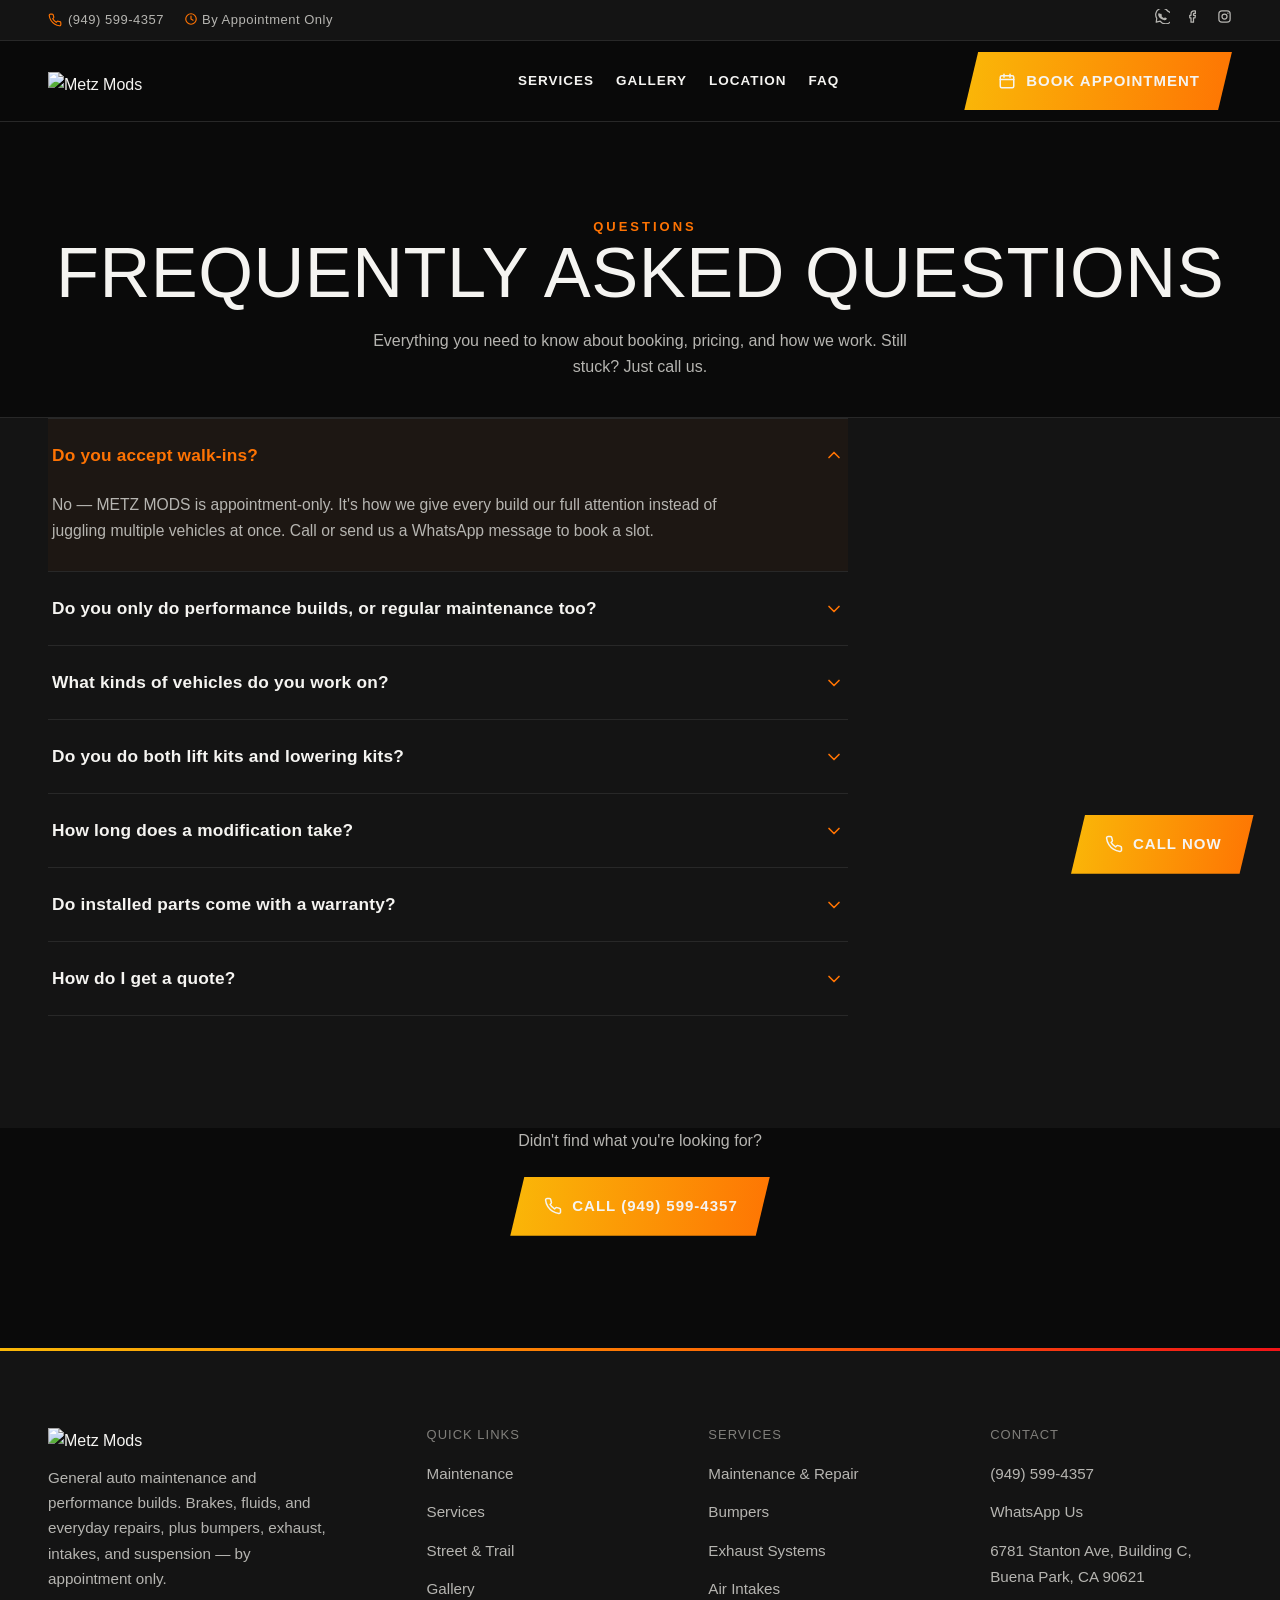
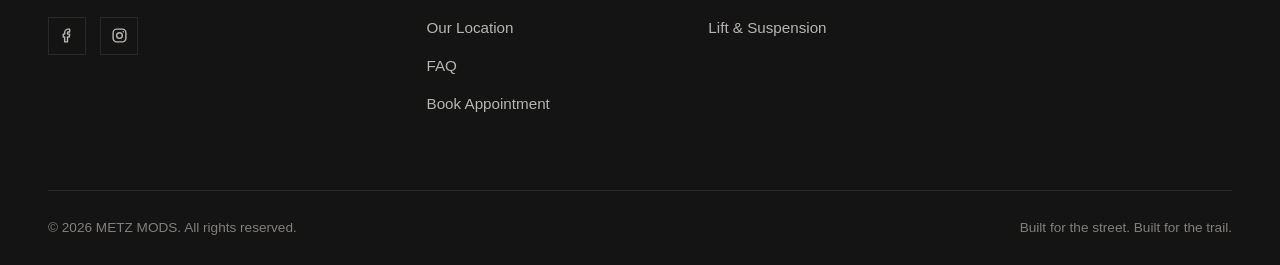
==== commit db07f66c: "Add files via upload" ====
--- a/faq.html
+++ b/faq.html
@@ -6,11 +6,93 @@
 <title>FAQ | METZ MODS</title>
 <meta name="description" content="Frequently asked questions about METZ MODS — appointment booking, services, warranty, and pricing in Buena Park, CA.">
 <meta name="theme-color" content="#0a0a0a">
-<link rel="icon" href="data:image/svg+xml,<svg xmlns='http://www.w3.org/2000/svg' viewBox='0 0 100 100'><text y='.9em' font-size='90'>🏁</text></svg>">
+<meta property="og:type" content="website">
+<meta property="og:url" content="https://metzmods.com/faq">
+<meta property="og:title" content="FAQ | METZ MODS">
+<meta property="og:description" content="Frequently asked questions about METZ MODS — appointment booking, services, warranty, and pricing in Buena Park, CA.">
+<meta property="og:image" content="https://metzmods.com/og-image.png">
+<meta property="og:image:width" content="1200">
+<meta property="og:image:height" content="630">
+<meta property="og:image:alt" content="METZ MODS logo">
+<meta property="og:site_name" content="METZ MODS">
+<meta name="twitter:card" content="summary_large_image">
+<meta name="twitter:title" content="FAQ | METZ MODS">
+<meta name="twitter:description" content="Frequently asked questions about METZ MODS — appointment booking, services, warranty, and pricing in Buena Park, CA.">
+<meta name="twitter:image" content="https://metzmods.com/og-image.png">
+<link rel="canonical" href="https://metzmods.com/faq">
+<link rel="icon" type="image/x-icon" href="/favicon.ico">
+<link rel="icon" type="image/png" sizes="32x32" href="/favicon-32x32.png">
+<link rel="icon" type="image/png" sizes="16x16" href="/favicon-16x16.png">
+<link rel="apple-touch-icon" sizes="180x180" href="/apple-touch-icon.png">
+<link rel="manifest" href="/site.webmanifest">
 <link rel="preconnect" href="https://fonts.googleapis.com">
 <link rel="preconnect" href="https://fonts.gstatic.com" crossorigin>
 <link href="https://fonts.googleapis.com/css2?family=Bebas+Neue&family=Barlow:ital,wght@0,400;0,500;0,600;0,700;1,600&family=Barlow+Condensed:wght@500;600;700&display=swap" rel="stylesheet">
-<link rel="stylesheet" href="styles.css">
+<link rel="stylesheet" href="styles.css?v=11">
+<script type="application/ld+json">
+{
+  "@context": "https://schema.org",
+  "@type": "FAQPage",
+  "mainEntity": [
+    {
+      "@type": "Question",
+      "name": "Do you accept walk-ins?",
+      "acceptedAnswer": {
+        "@type": "Answer",
+        "text": "No \u2014 METZ MODS is appointment-only. It's how we give every build our full attention instead of juggling multiple vehicles at once. Call or send us a WhatsApp message to book a slot."
+      }
+    },
+    {
+      "@type": "Question",
+      "name": "Do you only do performance builds, or regular maintenance too?",
+      "acceptedAnswer": {
+        "@type": "Answer",
+        "text": "Both. Alongside builds, we handle brakes, fluids, and engine and transmission maintenance on stock and modified vehicles. Suspension and exhaust work can go either direction \u2014 routine service or a full performance build."
+      }
+    },
+    {
+      "@type": "Question",
+      "name": "What kinds of vehicles do you work on?",
+      "acceptedAnswer": {
+        "@type": "Answer",
+        "text": "Everything from tuner cars and sport compacts to trucks and SUVs headed off-road. If it can be modified, we can probably help."
+      }
+    },
+    {
+      "@type": "Question",
+      "name": "Do you do both lift kits and lowering kits?",
+      "acceptedAnswer": {
+        "@type": "Answer",
+        "text": "Yes \u2014 whether you're chasing a lower stance or more ground clearance, our suspension work covers both ends of the spectrum."
+      }
+    },
+    {
+      "@type": "Question",
+      "name": "How long does a modification take?",
+      "acceptedAnswer": {
+        "@type": "Answer",
+        "text": "It depends on scope. A bolt-on exhaust or intake can be a same-day appointment; a full lift kit or custom bumper build takes longer. We'll give you a timeline at your consultation."
+      }
+    },
+    {
+      "@type": "Question",
+      "name": "Do installed parts come with a warranty?",
+      "acceptedAnswer": {
+        "@type": "Answer",
+        "text": "Yes. Every job we do is backed by a full 1-year warranty on our workmanship, and most parts carry their own manufacturer warranty on top of that."
+      }
+    },
+    {
+      "@type": "Question",
+      "name": "How do I get a quote?",
+      "acceptedAnswer": {
+        "@type": "Answer",
+        "text": "Call or WhatsApp us with your vehicle and what you're looking to do, and we'll follow up to talk pricing and scheduling."
+      }
+    }
+  ]
+}
+</script>
 </head>
 <body>
 <a href="#main" class="skip-link">Skip to content</a>
@@ -34,6 +116,7 @@
 <symbol id="i-car" viewBox="0 0 24 24"><path d="M5 17h14M5 17a2 2 0 1 1-4 0M5 17V9l2-4h10l2 4v8M19 17a2 2 0 1 0 4 0M1 13h22"/></symbol>
 <symbol id="i-truck" viewBox="0 0 24 24"><path d="M3 17V7a1 1 0 0 1 1-1h9v11M3 17a2 2 0 1 0 4 0M3 17h4m6 0a2 2 0 1 0 4 0m-4 0h4m0 0h3v-5l-3-4h-3v9"/></symbol>
 <symbol id="i-whatsapp" viewBox="0 0 24 24"><path d="M20.5 3.5a10.5 10.5 0 0 0-17.7 11.4L2 21l6.3-1.7A10.5 10.5 0 1 0 20.5 3.5z"/><path d="M8.4 8.1c.3-.5.5-.5.8-.5h.5c.2 0 .4 0 .5.5.2.4.6 1.5.7 1.6.1.2.1.3 0 .5s-.2.3-.4.5-.3.3-.1.6c.2.3.7 1.2 1.6 1.9 1.1.9 1.9 1.2 2.2 1.4.3.1.5.1.6-.1.2-.2.6-.7.8-1 .2-.2.4-.2.6-.1.3.1 1.6.8 1.9.9.3.1.5.2.6.3.1.2.1.9-.2 1.7-.4.8-1.8 1.4-2.5 1.5-.6.1-1.4.2-4.5-1-3.2-1.3-5.1-4.4-5.2-4.6-.1-.2-1.2-1.7-1.2-3.2s.8-2.3 1.1-2.6z" fill="currentColor" stroke="none"/></symbol>
+<symbol id="i-instagram" viewBox="0 0 24 24"><rect x="3" y="3" width="18" height="18" rx="5"/><circle cx="12" cy="12" r="4"/><circle cx="17.4" cy="6.6" r="1.1" fill="currentColor" stroke="none"/></symbol>
 <symbol id="i-facebook" viewBox="0 0 24 24"><path d="M15 3h-2a5 5 0 0 0-5 5v2H6v4h2v7h4v-7h2.5l.5-4H12V8a1 1 0 0 1 1-1h2z"/></symbol>
 </svg>
 
@@ -47,6 +130,7 @@
     <div class="utility-social">
       <a href="https://wa.me/19495994357" target="_blank" rel="noopener" aria-label="WhatsApp"><svg class="icon"><use href="#i-whatsapp"/></svg></a>
       <a href="https://www.facebook.com/share/19eWcg6y8T/" target="_blank" rel="noopener" aria-label="Facebook"><svg class="icon"><use href="#i-facebook"/></svg></a>
+      <a href="https://www.instagram.com/metzmods" target="_blank" rel="noopener" aria-label="Instagram"><svg class="icon"><use href="#i-instagram"/></svg></a>
     </div>
   </div>
 </div>
@@ -54,18 +138,16 @@
 <!-- ============ HEADER ============ -->
 <header id="site-header">
   <div class="container">
-    <nav>
+    <nav aria-label="Main navigation">
       <a href="/" class="brand" aria-label="Metz Mods home">
         <img src="metz-logo.webp" alt="Metz Mods" class="brand-logo">
       </a>
       <div class="nav-backdrop" id="navBackdrop"></div>
       <div class="nav-links" id="navLinks">
         <button class="nav-toggle close-menu" id="closeMenu" aria-label="Close menu"><svg class="icon"><use href="#i-close"/></svg></button>
-        <a href="/#services" data-nav>Services</a>
-        <a href="/#maintenance" data-nav>Maintenance</a>
-        <a href="/#street-trail" data-nav>Street &amp; Trail</a>
+        <a href="/#maintenance" data-nav>Services</a>
         <a href="/#gallery" data-nav>Gallery</a>
-        <a href="/#contact" data-nav>Contact</a>
+        <a href="/location" data-nav>Location</a>
         <a href="/faq" data-nav>FAQ</a>
         <a href="/#contact" class="btn btn-primary" data-nav><svg class="icon"><use href="#i-calendar"/></svg>Book Appointment</a>
       </div>
@@ -92,64 +174,64 @@
     <div class="container">
       <div class="faq-list reveal">
         <div class="faq-item open">
-          <h3 class="faq-q"><button class="faq-trigger" aria-expanded="true" aria-controls="faq-a1" id="faq-q1">
+          <h2 class="faq-q"><button class="faq-trigger" aria-expanded="true" aria-controls="faq-a1" id="faq-q1">
             Do you accept walk-ins?
             <svg class="icon faq-chevron"><use href="#i-chevron"/></svg>
-          </button></h3>
+          </button></h2>
           <div class="faq-answer-wrap open" id="faq-a1" role="region" aria-labelledby="faq-q1">
             <div class="faq-answer"><p>No — METZ MODS is appointment-only. It's how we give every build our full attention instead of juggling multiple vehicles at once. Call or send us a WhatsApp message to book a slot.</p></div>
           </div>
         </div>
         <div class="faq-item">
-          <h3 class="faq-q"><button class="faq-trigger" aria-expanded="false" aria-controls="faq-a2" id="faq-q2">
+          <h2 class="faq-q"><button class="faq-trigger" aria-expanded="false" aria-controls="faq-a2" id="faq-q2">
             Do you only do performance builds, or regular maintenance too?
             <svg class="icon faq-chevron"><use href="#i-chevron"/></svg>
-          </button></h3>
+          </button></h2>
           <div class="faq-answer-wrap" id="faq-a2" role="region" aria-labelledby="faq-q2">
             <div class="faq-answer"><p>Both. Alongside builds, we handle brakes, fluids, and engine and transmission maintenance on stock and modified vehicles. Suspension and exhaust work can go either direction — routine service or a full performance build.</p></div>
           </div>
         </div>
         <div class="faq-item">
-          <h3 class="faq-q"><button class="faq-trigger" aria-expanded="false" aria-controls="faq-a3" id="faq-q3">
+          <h2 class="faq-q"><button class="faq-trigger" aria-expanded="false" aria-controls="faq-a3" id="faq-q3">
             What kinds of vehicles do you work on?
             <svg class="icon faq-chevron"><use href="#i-chevron"/></svg>
-          </button></h3>
+          </button></h2>
           <div class="faq-answer-wrap" id="faq-a3" role="region" aria-labelledby="faq-q3">
             <div class="faq-answer"><p>Everything from tuner cars and sport compacts to trucks and SUVs headed off-road. If it can be modified, we can probably help.</p></div>
           </div>
         </div>
         <div class="faq-item">
-          <h3 class="faq-q"><button class="faq-trigger" aria-expanded="false" aria-controls="faq-a4" id="faq-q4">
+          <h2 class="faq-q"><button class="faq-trigger" aria-expanded="false" aria-controls="faq-a4" id="faq-q4">
             Do you do both lift kits and lowering kits?
             <svg class="icon faq-chevron"><use href="#i-chevron"/></svg>
-          </button></h3>
+          </button></h2>
           <div class="faq-answer-wrap" id="faq-a4" role="region" aria-labelledby="faq-q4">
             <div class="faq-answer"><p>Yes — whether you're chasing a lower stance or more ground clearance, our suspension work covers both ends of the spectrum.</p></div>
           </div>
         </div>
         <div class="faq-item">
-          <h3 class="faq-q"><button class="faq-trigger" aria-expanded="false" aria-controls="faq-a5" id="faq-q5">
+          <h2 class="faq-q"><button class="faq-trigger" aria-expanded="false" aria-controls="faq-a5" id="faq-q5">
             How long does a modification take?
             <svg class="icon faq-chevron"><use href="#i-chevron"/></svg>
-          </button></h3>
+          </button></h2>
           <div class="faq-answer-wrap" id="faq-a5" role="region" aria-labelledby="faq-q5">
             <div class="faq-answer"><p>It depends on scope. A bolt-on exhaust or intake can be a same-day appointment; a full lift kit or custom bumper build takes longer. We'll give you a timeline at your consultation.</p></div>
           </div>
         </div>
         <div class="faq-item">
-          <h3 class="faq-q"><button class="faq-trigger" aria-expanded="false" aria-controls="faq-a6" id="faq-q6">
+          <h2 class="faq-q"><button class="faq-trigger" aria-expanded="false" aria-controls="faq-a6" id="faq-q6">
             Do installed parts come with a warranty?
             <svg class="icon faq-chevron"><use href="#i-chevron"/></svg>
-          </button></h3>
+          </button></h2>
           <div class="faq-answer-wrap" id="faq-a6" role="region" aria-labelledby="faq-q6">
             <div class="faq-answer"><p>Yes. Every job we do is backed by a full 1-year warranty on our workmanship, and most parts carry their own manufacturer warranty on top of that.</p></div>
           </div>
         </div>
         <div class="faq-item">
-          <h3 class="faq-q"><button class="faq-trigger" aria-expanded="false" aria-controls="faq-a7" id="faq-q7">
+          <h2 class="faq-q"><button class="faq-trigger" aria-expanded="false" aria-controls="faq-a7" id="faq-q7">
             How do I get a quote?
             <svg class="icon faq-chevron"><use href="#i-chevron"/></svg>
-          </button></h3>
+          </button></h2>
           <div class="faq-answer-wrap" id="faq-a7" role="region" aria-labelledby="faq-q7">
             <div class="faq-answer"><p>Call or WhatsApp us with your vehicle and what you're looking to do, and we'll follow up to talk pricing and scheduling.</p></div>
           </div>
@@ -174,30 +256,34 @@
         <a href="/" class="brand" aria-label="Metz Mods home">
           <img src="metz-logo.webp" alt="Metz Mods" class="brand-logo">
         </a>
-        <p>Performance &amp; off-road specialists. Bumpers, exhaust, intakes, and suspension — by appointment only.</p>
+        <p>General auto maintenance and performance builds. Brakes, fluids, and everyday repairs, plus bumpers, exhaust, intakes, and suspension — by appointment only.</p>
         <div class="footer-social">
           <a href="https://www.facebook.com/share/19eWcg6y8T/" target="_blank" rel="noopener" aria-label="Facebook"><svg class="icon"><use href="#i-facebook"/></svg></a>
+      <a href="https://www.instagram.com/metzmods" target="_blank" rel="noopener" aria-label="Instagram"><svg class="icon"><use href="#i-instagram"/></svg></a>
         </div>
       </div>
       <div class="footer-col">
         <h4>Quick Links</h4>
+        <nav aria-label="Footer links">
         <ul>
+          <li><a href="/#maintenance">Maintenance</a></li>
           <li><a href="/#services">Services</a></li>
-          <li><a href="/#maintenance">Maintenance</a></li>
           <li><a href="/#street-trail">Street &amp; Trail</a></li>
           <li><a href="/#gallery">Gallery</a></li>
+          <li><a href="/location">Our Location</a></li>
           <li><a href="/faq">FAQ</a></li>
           <li><a href="/#contact">Book Appointment</a></li>
         </ul>
+        </nav>
       </div>
       <div class="footer-col">
         <h4>Services</h4>
         <ul>
+          <li><a href="/#maintenance">Maintenance &amp; Repair</a></li>
           <li><a href="/#services">Bumpers</a></li>
           <li><a href="/#services">Exhaust Systems</a></li>
           <li><a href="/#services">Air Intakes</a></li>
           <li><a href="/#services">Lift &amp; Suspension</a></li>
-          <li><a href="/#maintenance">Maintenance &amp; Repair</a></li>
         </ul>
       </div>
       <div class="footer-col">
@@ -218,6 +304,6 @@
 
 <div class="float-book show" id="floatBook"><a href="tel:+19495994357" class="btn btn-primary"><svg class="icon"><use href="#i-phone"/></svg>Call Now</a></div>
 
-<script src="script.js"></script>
+<script src="script.js?v=11" defer></script>
 </body>
 </html>
--- a/styles.css
+++ b/styles.css
@@ -16,6 +16,22 @@
   --font-body:'Barlow',sans-serif;
   --container:1240px;
   --cut:14px;
+
+  /* Orange alpha scale — single source of truth for all glow/shadow values */
+  --orange-a04:rgba(254,115,3,.04);
+  --orange-a12:rgba(254,115,3,.12);
+  --orange-a18:rgba(254,115,3,.18);
+  --orange-a35:rgba(254,115,3,.35);
+  --orange-a40:rgba(254,115,3,.40);
+  --orange-a50:rgba(254,115,3,.50);
+
+  /* Maintenance section palette — warm cream, all in one place */
+  --m-bg:#f5ede0;
+  --m-grid:#e8d9c0;
+  --m-hover:#eee0c8;
+  --m-border:#d5c4a0;
+  --m-ink:#181818;
+  --m-muted:#5c5a53;
 }
 
 /* ============ RESET / BASE ============ */
@@ -35,8 +51,9 @@
 section{padding:112px 0;}
 .has-bg-image{position:relative;overflow:hidden;}
 .has-bg-image::before{content:'';position:absolute;inset:-12px;background-image:var(--bg-img);background-size:cover;background-position:center;filter:blur(5px) brightness(.68);z-index:0;}
-.has-bg-image::after{content:'';position:absolute;inset:0;background:linear-gradient(180deg, rgba(10,10,10,.38), rgba(10,10,10,.76));z-index:0;}
+.has-bg-image::after{content:'';position:absolute;inset:0;background:linear-gradient(180deg, rgba(250,184,8,.08) 0%, rgba(10,10,10,.38) 30%, rgba(10,10,10,.76) 100%);z-index:0;}
 .has-bg-image > .container{position:relative;z-index:1;}
+
 @media (max-width:900px){section{padding:80px 0;}}
 @media (max-width:560px){section{padding:64px 0;} .container{padding:0 20px;}}
 :focus-visible{outline:2px solid var(--yellow);outline-offset:3px;}
@@ -47,25 +64,29 @@
 
 /* ============ TYPE ============ */
 h1,h2,h3,h4{font-family:var(--font-display);font-weight:400;letter-spacing:.5px;line-height:1.03;text-transform:uppercase;}
-h1,h2{font-size:clamp(2.3rem,4.6vw,3.8rem);}
-h3{font-size:1.55rem;letter-spacing:.3px;}
+h1,h2{font-size:clamp(2.8rem,5.5vw,5rem);}
+h3{font-size:1.85rem;letter-spacing:.3px;}
 p{color:var(--gray);}
 .kicker{display:flex;align-items:center;gap:10px;font-family:var(--font-label);font-weight:700;text-transform:uppercase;letter-spacing:3px;font-size:13px;color:var(--orange);margin-bottom:18px;}
-.kicker::before{content:'';width:22px;height:2px;background:var(--gradient);}
+.kicker::before{content:'';width:0;height:2px;background:var(--gradient);background-size:200% 100%;transition:width .55s cubic-bezier(.4,0,.2,1);animation:gradient-shimmer 3s ease infinite;}
+.in-view .kicker::before,.kicker.drawn::before{width:22px;}
+@keyframes gradient-shimmer{0%,100%{background-position:0% 50%;}50%{background-position:100% 50%;}}
 .section-head{max-width:640px;margin-bottom:60px;}
 .section-head p{margin-top:16px;font-size:1.06rem;}
 .section-head.center{margin-left:auto;margin-right:auto;text-align:center;}
 .section-head.center .kicker{justify-content:center;}
 .section-head.center .kicker::before{display:none;}
-.gradient-text{background:var(--gradient);-webkit-background-clip:text;background-clip:text;-webkit-text-fill-color:transparent;color:transparent;}
 
 /* ============ BUTTONS ============ */
-.btn{position:relative;display:inline-flex;align-items:center;gap:10px;padding:17px 32px 17px 34px;font-family:var(--font-label);font-weight:700;text-transform:uppercase;letter-spacing:1px;font-size:15px;clip-path:polygon(var(--cut) 0,100% 0,calc(100% - var(--cut)) 100%,0 100%);transition:transform .2s ease,box-shadow .2s ease,background .2s ease,color .2s ease;white-space:nowrap;}
+.btn{position:relative;display:inline-flex;align-items:center;gap:10px;padding:17px 32px 17px 34px;font-family:var(--font-label);font-weight:700;text-transform:uppercase;letter-spacing:1px;font-size:15px;clip-path:polygon(var(--cut) 0,100% 0,calc(100% - var(--cut)) 100%,0 100%);transition:transform .25s cubic-bezier(.34,1.56,.64,1),box-shadow .25s ease,background .2s ease,color .2s ease;white-space:nowrap;}
+.btn:hover{will-change:transform;}
 .btn .icon{width:18px;height:18px;}
-.btn-primary{background:var(--gradient);color:var(--black);}
-.btn-primary:hover{transform:translate(-3px,-3px);box-shadow:5px 5px 0 0 var(--charcoal-2),5px 5px 0 1px var(--border);}
+.btn-primary{background:var(--gradient);background-size:200% 100%;color:var(--white);}
+.btn-primary:hover{transform:translate(-4px,-4px) scale(1.04);box-shadow:6px 6px 0 0 var(--charcoal-2),6px 6px 0 1px var(--border),0 0 22px -4px var(--orange-a50);}
+.btn-primary:active{transform:translate(-1px,-1px) scale(1.01);box-shadow:2px 2px 0 0 var(--charcoal-2),2px 2px 0 1px var(--border);}
 .btn-outline{background:transparent;color:var(--white);box-shadow:inset 0 0 0 2px var(--border);}
-.btn-outline:hover{box-shadow:inset 0 0 0 2px var(--white);}
+.btn-outline:hover{box-shadow:inset 0 0 0 2px var(--orange),0 0 14px -4px var(--orange-a35);color:var(--orange);transform:scale(1.02);}
+.btn-outline:active{transform:scale(0.98);}
 .btn-block{width:100%;justify-content:center;padding-left:32px;}
 
 /* ============ UTILITY BAR ============ */
@@ -76,16 +97,16 @@
 .utility-left a:hover{color:var(--yellow);}
 .utility-left .icon{width:14px;height:14px;color:var(--orange);}
 .utility-social{display:flex;align-items:center;gap:16px;}
-.utility-social a{color:var(--gray);transition:color .2s;}
-.utility-social a:hover{color:var(--yellow);}
+.utility-social a{color:var(--gray);transition:color .2s,filter .2s;}
+.utility-social a:hover{color:var(--yellow);filter:drop-shadow(0 0 6px rgba(250,184,8,.5));}
 .utility-social .icon{width:15px;height:15px;}
 @media (max-width:700px){.utility-left span:nth-child(2){display:none;}}
 @media (max-width:520px){.utility-bar{display:none;}}
 
 /* ============ HEADER / NAV ============ */
-header{position:sticky;top:0;z-index:100;background:rgba(10,10,10,.88);backdrop-filter:blur(10px);border-bottom:1px solid var(--border);transition:box-shadow .3s;}
+header{position:sticky;top:0;z-index:100;background:rgba(10,10,10,.96);border-bottom:1px solid var(--border);transition:box-shadow .3s;}
 header.scrolled{box-shadow:0 10px 30px -12px rgba(0,0,0,.6);}
-nav{display:flex;align-items:center;justify-content:space-between;gap:24px;height:80px;}
+header nav{display:flex;align-items:center;justify-content:space-between;gap:24px;height:80px;}
 .brand{display:flex;align-items:center;flex-shrink:0;}
 .brand-logo{width:220px;aspect-ratio:1722/141;height:auto;display:block;}
 @media (max-width:480px){.brand-logo{width:170px;}}
@@ -98,35 +119,40 @@
 .nav-cta{display:flex;align-items:center;gap:18px;flex-shrink:0;}
 .nav-toggle{display:none;width:44px;height:44px;align-items:center;justify-content:center;color:var(--white);}
 @media (max-width:900px){
-  .nav-backdrop{position:fixed;inset:0;background:rgba(0,0,0,.55);opacity:0;pointer-events:none;transition:opacity .35s ease;z-index:98;}
+  .nav-backdrop{position:fixed;top:0;right:0;bottom:0;left:0;background:rgba(0,0,0,.72);opacity:0;pointer-events:none;transition:opacity .35s ease;z-index:101;backdrop-filter:blur(2px);-webkit-backdrop-filter:blur(2px);}
   .nav-backdrop.show{opacity:1;pointer-events:auto;}
-  .nav-links{display:none;position:fixed;top:0;right:0;height:100vh;width:min(78vw,340px);background:var(--charcoal);flex-direction:column;justify-content:center;align-items:flex-start;gap:30px;padding:40px;box-shadow:-20px 0 40px rgba(0,0,0,.4);transform:translateX(100%);transition:transform .35s ease;border-left:1px solid var(--border);z-index:99;}
-  .nav-links.open{transform:translateX(0);}
-  .nav-links a:not(.btn){font-size:20px;}
-  .nav-links .btn{display:inline-flex;margin-top:10px;}
+  .nav-links{display:flex;position:fixed;top:0;right:0;bottom:0;width:min(78vw,320px);background:var(--charcoal);flex-direction:column;justify-content:flex-start;align-items:flex-start;gap:18px;padding:28px 24px;overflow-y:auto;-webkit-overflow-scrolling:touch;box-shadow:-20px 0 40px rgba(0,0,0,.4);transform:translateX(100%);visibility:hidden;pointer-events:none;transition:transform .35s ease,visibility 0s linear .35s;border-left:1px solid var(--border);z-index:102;}
+  .nav-links.open{transform:translateX(0);visibility:visible;pointer-events:auto;transition:transform .35s ease,visibility 0s linear 0s;}
+  .nav-links a:not(.btn){font-size:16px;}
+  .nav-links .btn{display:inline-flex;margin-top:8px;}
   .nav-toggle{display:flex;}
   .nav-cta .btn-primary{display:none;}
 }
-@media (min-width:901px){.nav-links .close-menu{display:none;}}
+@media (min-width:901px){.nav-links .close-menu{display:none;} .nav-links{visibility:visible;pointer-events:auto;}}
 
 /* ============ HERO ============ */
 .hero{position:relative;padding:100px 0 90px;overflow:hidden;background:var(--black);}
 .hero-bg{position:absolute;top:0;bottom:0;left:50%;transform:translateX(-50%);width:100%;max-width:1500px;z-index:0;overflow:hidden;background:var(--black);}
-.hero-slide{position:absolute;inset:0;background-size:cover;background-position:center 55%;opacity:0;transition:opacity 1.4s ease;}
-.hero-slide.active{opacity:1;}
 .hero-gradient{position:absolute;inset:0;background:linear-gradient(180deg, rgba(10,10,10,.5) 0%, rgba(10,10,10,.74) 55%, rgba(10,10,10,.96) 100%);}
 .hero-inner{position:relative;z-index:1;max-width:880px;margin:0 auto;text-align:center;}
-.hero h1{font-size:clamp(3rem,9vw,6rem);}
+.hero h1{font-size:clamp(4rem,11.5vw,9rem);}
 .hero h1 span{display:block;}
-.hero-sub{max-width:600px;margin:26px auto 40px;font-size:1.12rem;color:var(--gray);}
+.hero-sub{max-width:580px;margin:22px auto 40px;font-size:1.05rem;color:var(--gray);}
 .hero-ctas{display:flex;flex-wrap:wrap;gap:16px;justify-content:center;margin-bottom:64px;}
 .hero-badges{display:flex;flex-wrap:wrap;justify-content:center;gap:12px 30px;}
 .hero-badge{display:flex;align-items:center;gap:9px;}
 .hero-badge .icon{width:18px;height:18px;color:var(--orange);flex-shrink:0;}
 .hero-badge span{font-family:var(--font-label);font-weight:600;text-transform:uppercase;letter-spacing:.5px;font-size:12px;color:var(--gray);white-space:nowrap;}
-.hero-dots{display:flex;gap:10px;justify-content:center;margin-top:46px;}
-.hero-dot{width:8px;height:8px;border-radius:50%;background:var(--border);border:none;cursor:pointer;padding:0;transition:background .3s,transform .3s;}
-.hero-dot.active{background:var(--gradient);transform:scale(1.35);}
+.hero-slide{position:absolute;inset:0;background-size:cover;background-position:center 55%;background-repeat:no-repeat;opacity:0;transform:scale(1.04);transition:opacity 1.4s ease,transform 6s ease;}
+.hero-slide.active{opacity:1;transform:scale(1);}
+.hero-dots{display:flex;gap:8px;justify-content:center;margin-top:46px;}
+.hero-dot{position:relative;width:36px;height:44px;border-radius:0;background:transparent;border:none;cursor:pointer;padding:0;overflow:hidden;transition:width .3s ease;}
+.hero-dot:focus-visible{outline:2px solid var(--yellow);outline-offset:4px;}
+.hero-dot::before{content:'';position:absolute;left:0;right:0;top:50%;transform:translateY(-50%);height:3px;background:rgba(255,255,255,0.2);}
+.hero-dot::after{content:'';position:absolute;left:0;top:50%;transform:translateY(-50%);height:3px;width:0;background:var(--gradient);}
+.hero-dot.active{width:52px;}
+.hero-dot.active::after{animation:dot-progress 5.5s linear forwards;}
+@keyframes dot-progress{from{width:0;}to{width:100%;}}
 @media (max-width:700px){.hero{padding:64px 0 52px;} .hero-badges{gap:10px 20px;}}
 @media (max-width:420px){.hero-badges{gap:10px 16px;} .hero-badge span{font-size:11px;}}
 
@@ -135,27 +161,43 @@
 @keyframes heroUp{to{opacity:1;transform:translateY(0);}}
 .hero-inner .d1{animation-delay:.05s;} .hero-inner .d2{animation-delay:.25s;} .hero-inner .d3{animation-delay:.5s;} .hero-inner .d4{animation-delay:.68s;} .hero-inner .d5{animation-delay:.85s;} .hero-inner .d6{animation-delay:1s;}
 
+/* h1 specifically: compressed scaleY release — Bebas Neue slamming into place */
+.hero-inner h1.hero-anim{
+  animation-name:heroSlam;
+  animation-duration:.55s;
+  animation-timing-function:cubic-bezier(0.16,1,0.3,1);
+  animation-fill-mode:both;
+  transform-origin:50% 0;
+}
+@keyframes heroSlam{
+  from{opacity:0;transform:translateY(-10px) scaleY(0.65);}
+  to  {opacity:1;transform:translateY(0)      scaleY(1);}
+}
+
 /* ============ SCROLL REVEAL ============ */
 .reveal{opacity:0;transform:translateY(24px);transition:opacity .6s ease,transform .6s ease;}
 .reveal.in-view{opacity:1;transform:translateY(0);}
 
 /* ============ SERVICES ============ */
 .services-grid{display:grid;grid-template-columns:repeat(4,1fr);gap:1px;background:var(--border);border:1px solid var(--border);}
-.service-card{background:var(--black);padding:40px 30px;transition:background .25s;}
-.service-card:hover{background:var(--charcoal);}
-.icon-badge{width:64px;height:64px;border-radius:50%;background:var(--gradient);display:flex;align-items:center;justify-content:center;margin-bottom:26px;}
+.services-grid > *{min-width:0;}
+.service-card{background:var(--black);padding:40px 30px;transition:background .3s ease,transform .3s cubic-bezier(.34,1.56,.64,1),box-shadow .3s ease;min-width:0;overflow-wrap:break-word;word-break:break-word;contain:content;}
+.service-card:hover{background:var(--charcoal);transform:translateY(-5px);box-shadow:0 20px 48px -12px rgba(0,0,0,.7),0 0 0 1px var(--border);}
+.service-card:hover .icon-badge{box-shadow:0 0 0 8px var(--orange-a12),0 0 24px -4px var(--orange-a40);}
+.icon-badge{width:64px;height:64px;border-radius:50%;background:var(--gradient);display:flex;align-items:center;justify-content:center;margin-bottom:26px;transition:box-shadow .3s ease,transform .4s cubic-bezier(.4,0,.2,1);}
 .icon-badge svg{width:32px;height:32px;color:var(--black);fill:none;stroke:currentColor;stroke-width:2.4;stroke-linecap:round;stroke-linejoin:round;}
 /* Services runs light instead of dark, for contrast/breathing room against the rest of the page */
-#services{background:#f5f3ef;}
-#services h2{color:#181818;}
-#services .section-head p{color:#5c5a53;}
-#services .services-grid{background:#e2dfd8;border-color:#e2dfd8;}
-#services .service-card{background:#fbfaf7;}
-#services .service-card:hover{background:#efece5;}
-#services .service-card h3{color:#181818;}
-#services .service-card p{color:#5c5a53;}
-.service-card h3{margin-bottom:12px;}
-.service-card p{font-size:.97rem;}
+#maintenance{background:var(--m-bg);position:relative;}
+#maintenance::before{content:'';position:absolute;top:0;left:0;right:0;height:3px;background:var(--gradient);}
+#maintenance h2{color:var(--m-ink);}
+#maintenance .section-head p{color:var(--m-muted);}
+#maintenance .services-grid{background:var(--m-grid);border-color:var(--m-grid);}
+#maintenance .service-card{background:var(--m-bg);}
+#maintenance .service-card:hover{background:var(--m-hover);transform:translateY(-5px);box-shadow:0 20px 40px -12px rgba(0,0,0,.15),0 0 0 1px var(--m-border);}
+#maintenance .service-card h3{color:var(--m-ink);}
+#maintenance .service-card p{color:var(--m-muted);}
+.service-card h3{margin-bottom:12px;overflow-wrap:break-word;}
+.service-card p{font-size:.97rem;overflow-wrap:break-word;}
 @media (max-width:900px){.services-grid{grid-template-columns:repeat(2,1fr);}}
 @media (max-width:700px){
   #maintenance .services-grid,#services .services-grid{display:flex;grid-template-columns:none;overflow-x:auto;scroll-snap-type:x mandatory;-webkit-overflow-scrolling:touch;scrollbar-width:none;gap:12px;background:none;border:none;padding:4px 4px 10px;}
@@ -165,26 +207,53 @@
 @media (max-width:560px){.services-grid{grid-template-columns:1fr;}}
 
 /* ============ STREET / TRAIL TOGGLE ============ */
+/* Street/Trail toggle button */
 .st-toggle{position:relative;display:flex;width:min(360px,100%);margin:0 auto 48px;background:var(--charcoal);border:1px solid var(--border);padding:5px;}
-.st-toggle-indicator{position:absolute;top:5px;bottom:5px;left:5px;width:calc(50% - 5px);background:var(--gradient);clip-path:polygon(var(--cut) 0,100% 0,calc(100% - var(--cut)) 100%,0 100%);transition:transform .5s cubic-bezier(.65,0,.35,1);}
+.st-toggle-indicator{position:absolute;top:5px;bottom:5px;left:5px;width:calc(50% - 5px);background:var(--gradient);clip-path:polygon(var(--cut) 0,100% 0,calc(100% - var(--cut)) 100%,0 100%);transition:transform .5s cubic-bezier(.65,0,.35,1), box-shadow .5s cubic-bezier(.65,0,.35,1);box-shadow:0 4px 16px -2px var(--orange-a40);will-change:transform;}
+
 .st-toggle.trail-active .st-toggle-indicator{transform:translateX(100%);}
-.st-tab{position:relative;z-index:1;flex:1;border:none;background:transparent;padding:15px 20px;font-family:var(--font-label);font-weight:700;text-transform:uppercase;letter-spacing:1.5px;font-size:14px;color:var(--gray);cursor:pointer;transition:color .35s;}
-.st-tab[aria-selected="true"]{color:var(--black);}
-.st-panels{position:relative;display:grid;border:1px solid var(--border);}
-.st-panel{grid-area:1/1;padding:60px 50px;position:relative;overflow:hidden;opacity:0;transform:translateY(10px);transition:opacity .4s ease,transform .4s ease;pointer-events:none;}
-.st-panel.active{opacity:1;transform:translateY(0);pointer-events:auto;}
-.st-panel::before{content:'';position:absolute;inset:-12px;background-image:var(--bg-img);background-size:cover;background-position:center;filter:blur(5px) brightness(.68);z-index:0;}
-.st-panel.street::after{content:'';position:absolute;inset:0;background:linear-gradient(155deg, rgba(250,184,8,.24), rgba(10,10,10,.68));z-index:0;}
-.st-panel.trail::after{content:'';position:absolute;inset:0;background:linear-gradient(155deg, rgba(10,10,10,.68), rgba(242,20,24,.22));z-index:0;}
+.st-tab{position:relative;z-index:1;flex:1;border:none;background:transparent;padding:15px 20px;font-family:var(--font-label);font-weight:700;text-transform:uppercase;letter-spacing:1.5px;font-size:14px;color:var(--gray);cursor:pointer;transition:color .35s ease;user-select:none;}
+.st-toggle .st-tab[aria-selected="true"]{color:var(--black);}
+.st-tab:hover{color:var(--orange);}
+
+/* Panels container */
+.st-panels{position:relative;display:grid;border:1px solid var(--border);border-radius:2px;overflow:hidden;}
+
+/* Individual panels with smooth crossfade */
+.st-panel{grid-area:1/1;padding:60px 50px;position:relative;overflow:hidden;opacity:0;transition:opacity 0.5s cubic-bezier(0.4, 0, 0.2, 1);pointer-events:none;}
+.st-panel.active{opacity:1;pointer-events:auto;}
+
+/* Background image with smooth fade */
+.st-panel::before{content:'';position:absolute;inset:-12px;background-image:var(--bg-img);background-size:cover;background-position:center;filter:blur(5px) brightness(0.68);z-index:0;transition:opacity 0.5s cubic-bezier(0.4, 0, 0.2, 1);}
+
+/* Gradient overlays with smooth fade */
+.st-panel.street::after{content:'';position:absolute;inset:0;background:linear-gradient(155deg, rgba(250,184,8,0.24), rgba(10,10,10,0.68));z-index:0;transition:opacity 0.5s cubic-bezier(0.4, 0, 0.2, 1);}
+.st-panel.trail::after{content:'';position:absolute;inset:0;background:linear-gradient(155deg, rgba(10,10,10,0.68), rgba(242,20,24,0.22));z-index:0;transition:opacity 0.5s cubic-bezier(0.4, 0, 0.2, 1);}
+
 .st-panel > *{position:relative;z-index:1;}
-.split-label{font-family:var(--font-display);font-size:clamp(2.6rem,5vw,4rem);line-height:1;margin-bottom:8px;}
+
+/* Title with fade in on panel active */
+.split-label{font-family:var(--font-display);font-size:clamp(3.5rem,7vw,6rem);line-height:1;margin-bottom:8px;transition:opacity 0.5s cubic-bezier(0.4, 0, 0.2, 1) 0.1s;}
+.st-panel.active .split-label{opacity:1;}
+.st-panel:not(.active) .split-label{opacity:0;}
+
 .st-panel.street .split-label{color:var(--yellow);}
-.st-panel.trail .split-label{color:var(--red);}
-.split-tagline{font-family:var(--font-label);font-weight:600;text-transform:uppercase;letter-spacing:1px;color:var(--white);margin-bottom:24px;font-size:1.05rem;}
-.split-list li{display:flex;gap:12px;align-items:flex-start;padding:10px 0;border-top:1px solid var(--border);color:var(--gray);font-size:.98rem;opacity:0;transform:translateX(-8px);transition:opacity .35s ease,transform .35s ease;transition-delay:calc(var(--i, 0) * .08s);}
+.st-panel.trail .split-label{color:var(--white);}
+.st-toggle.trail-active .st-tab[aria-selected="true"]{color:var(--white);}
+
+/* Tagline */
+.split-tagline{font-family:var(--font-label);font-weight:600;text-transform:uppercase;letter-spacing:1px;color:var(--white);margin-bottom:24px;font-size:1.05rem;transition:opacity 0.5s cubic-bezier(0.4, 0, 0.2, 1) 0.15s;}
+.st-panel.active .split-tagline{opacity:1;}
+.st-panel:not(.active) .split-tagline{opacity:0;}
+
+/* List items with staggered cascade */
+.split-list li{display:flex;gap:12px;align-items:flex-start;padding:10px 0;border-top:1px solid var(--border);color:var(--gray);font-size:0.98rem;opacity:0;transform:translateX(-8px);transition:opacity 0.35s ease, transform 0.35s ease;transition-delay:calc(var(--i, 0) * 0.08s);}
 .st-panel.active .split-list li{opacity:1;transform:translateX(0);}
 .split-list li:first-child{border-top:none;}
-.split-list .icon{width:16px;height:16px;margin-top:4px;color:var(--orange);}
+.split-list .icon{width:16px;height:16px;margin-top:4px;color:var(--orange);transition:color 0.4s ease;}
+.st-panel.street .split-list .icon{color:var(--yellow);}
+.st-panel.trail .split-list .icon{color:var(--red);}
+
 @media (max-width:800px){.st-panel{padding:44px 30px;}}
 @media (max-width:480px){.st-toggle{width:100%;}.st-tab{padding:14px 14px;font-size:13px;}}
 
@@ -214,84 +283,191 @@
 .gallery-track{display:flex;gap:16px;overflow-x:auto;scroll-snap-type:x mandatory;-webkit-overflow-scrolling:touch;scrollbar-width:none;padding:4px 4px 10px;cursor:grab;user-select:none;}
 .gallery-track.dragging{cursor:grabbing;scroll-snap-type:none;}
 .gallery-track::-webkit-scrollbar{display:none;}
-.gallery-slide{position:relative;flex:0 0 auto;width:min(340px,78vw);aspect-ratio:4/3;scroll-snap-align:center;overflow:hidden;background:var(--charcoal);border:1px solid var(--border);}
-.gallery-slide img{width:100%;height:100%;object-fit:cover;transition:transform .5s ease;}
-.gallery-slide:hover img{transform:scale(1.06);}
+.gallery-slide{position:relative;flex:0 0 auto;width:min(340px,78vw);aspect-ratio:4/3;scroll-snap-align:center;overflow:hidden;background:var(--charcoal);border:1px solid var(--border);transition:box-shadow .35s ease;contain:content;cursor:zoom-in;}
+.gallery-slide img{width:100%;height:100%;object-fit:cover;transition:transform .6s cubic-bezier(.4,0,.2,1);}
+.gallery-slide:hover{box-shadow:0 0 0 2px var(--orange),0 0 28px -4px var(--orange-a40);}
+.gallery-slide:hover img{transform:scale(1.08);}
+.build-caption{position:absolute;left:0;right:0;bottom:0;padding:36px 14px 12px;background:linear-gradient(to top, rgba(0,0,0,.92) 50%, transparent);font-family:var(--font-label);font-weight:600;text-transform:uppercase;letter-spacing:.5px;font-size:11px;color:var(--white);line-height:1.3;z-index:2;transform:translateY(4px);transition:transform .35s ease;display:-webkit-box;-webkit-line-clamp:2;-webkit-box-orient:vertical;overflow:hidden;}
 .gallery-stripes{position:absolute;top:14px;left:14px;z-index:2;display:flex;gap:2px;}
 .gallery-stripes span{width:5px;height:20px;transform:skewX(-15deg);}
 .gallery-stripes span:nth-child(1){background:var(--yellow);}
 .gallery-stripes span:nth-child(2){background:var(--orange);}
 .gallery-stripes span:nth-child(3){background:var(--red);}
-.build-caption{position:absolute;left:0;right:0;bottom:0;padding:24px 12px 10px;background:linear-gradient(to top, rgba(0,0,0,.88), transparent);font-family:var(--font-label);font-weight:600;text-transform:uppercase;letter-spacing:.5px;font-size:11px;color:var(--white);line-height:1.3;z-index:2;}
-.gallery-nav{flex-shrink:0;width:44px;height:44px;border:1px solid var(--border);background:var(--charcoal);color:var(--white);display:flex;align-items:center;justify-content:center;cursor:pointer;transition:border-color .2s,color .2s;}
+.gallery-slide:hover .build-caption{transform:translateY(0);}
+.gallery-nav{flex-shrink:0;width:44px;height:44px;border:1px solid var(--border);background:var(--charcoal);color:var(--white);display:flex;align-items:center;justify-content:center;cursor:pointer;transition:border-color .2s,color .2s,transform .12s ease;}
 .gallery-nav:hover{border-color:var(--orange);color:var(--orange);}
+.gallery-nav.prev:active{transform:translateX(-3px);}
+.gallery-nav.next:active{transform:translateX(3px);}
 .gallery-nav .icon{width:20px;height:20px;}
 .gallery-nav.prev .icon{transform:rotate(90deg);}
 .gallery-nav.next .icon{transform:rotate(-90deg);}
 @media (max-width:700px){.gallery-nav{display:none;}}
 
+/* ============ GALLERY LIGHTBOX ============ */
+.lightbox{position:fixed;inset:0;z-index:200;background:rgba(5,5,5,.96);display:flex;align-items:center;justify-content:center;opacity:0;transform:scale(0.94);pointer-events:none;transition:opacity .35s cubic-bezier(0.16,1,0.3,1),transform .35s cubic-bezier(0.16,1,0.3,1);}
+.lightbox.open{opacity:1;transform:scale(1);pointer-events:auto;}
+.lightbox[hidden]{display:none;}
+.lightbox-stage{position:relative;max-width:min(1100px,90vw);max-height:86vh;display:flex;flex-direction:column;align-items:center;gap:16px;}
+.lightbox-stage img{max-width:100%;max-height:78vh;width:auto;height:auto;object-fit:contain;border:1px solid var(--border);opacity:0;transform:scale(.97);transition:opacity .25s ease,transform .25s ease;}
+.lightbox-stage img.show{opacity:1;transform:scale(1);}
+.lightbox-caption{font-family:var(--font-label);font-weight:600;text-transform:uppercase;letter-spacing:.5px;font-size:13px;color:var(--gray);text-align:center;}
+.lightbox-close{position:absolute;top:20px;right:20px;width:46px;height:46px;border:1px solid var(--border);background:var(--charcoal);color:var(--white);display:flex;align-items:center;justify-content:center;cursor:pointer;z-index:2;transition:border-color .2s,color .2s;}
+.lightbox-close:hover{border-color:var(--orange);color:var(--orange);}
+.lightbox-arrow{position:absolute;top:50%;transform:translateY(-50%);width:52px;height:52px;border:1px solid var(--border);background:var(--charcoal);color:var(--white);display:flex;align-items:center;justify-content:center;cursor:pointer;transition:border-color .2s,color .2s;}
+.lightbox-arrow:hover{border-color:var(--orange);color:var(--orange);}
+.lightbox-arrow .icon{width:22px;height:22px;}
+.lightbox-arrow.prev{left:16px;}
+.lightbox-arrow.prev .icon{transform:rotate(90deg);}
+.lightbox-arrow.next{right:16px;}
+.lightbox-arrow.next .icon{transform:rotate(-90deg);}
+@media (max-width:700px){
+  .lightbox-arrow{width:44px;height:44px;}
+  .lightbox-arrow.prev{left:8px;}
+  .lightbox-arrow.next{right:8px;}
+  .lightbox-close{top:12px;right:12px;}
+}
+
 /* ============ TESTIMONIALS ============ */
-.testi-grid{display:grid;grid-template-columns:repeat(3,1fr);gap:1px;background:var(--border);border:1px solid var(--border);}
-.testi-card{background:var(--black);padding:38px 32px;display:flex;flex-direction:column;}
-.testi-quote{font-size:1.02rem;color:var(--white);margin-bottom:22px;flex-grow:1;}
-.testi-quote::before{content:'"';color:var(--orange);font-family:var(--font-display);}
-.testi-name{font-family:var(--font-label);font-weight:700;text-transform:uppercase;letter-spacing:.5px;font-size:13.5px;color:var(--gray);}
+.testi-card{background:var(--black);padding:48px 36px 38px;display:flex;flex-direction:column;transition:background .25s ease,box-shadow .25s ease;position:relative;overflow:hidden;}
+.testi-card:hover{background:var(--charcoal);box-shadow:inset 0 2px 0 0 var(--orange);}
+.testi-card::before{content:'"';position:absolute;top:-18px;left:20px;font-family:var(--font-display);font-size:clamp(8rem,12vw,11rem);line-height:1;color:var(--orange-a12);pointer-events:none;user-select:none;z-index:0;}
+.testi-quote{font-size:1.05rem;color:var(--white);margin-bottom:24px;flex-grow:1;position:relative;z-index:1;overflow-wrap:break-word;display:-webkit-box;-webkit-line-clamp:6;-webkit-box-orient:vertical;overflow:hidden;}
+.testi-quote::before{display:none;}
+.testi-name{font-family:var(--font-label);font-weight:700;text-transform:uppercase;letter-spacing:.5px;font-size:13.5px;color:var(--gray);position:relative;z-index:1;}
 .testi-name span{color:var(--gray-dim);font-weight:500;text-transform:none;letter-spacing:0;}
 @media (max-width:900px){.testi-grid{grid-template-columns:1fr;}}
 
 /* ============ FAQ ============ */
 .faq-list{max-width:800px;}
-.faq-item{border-bottom:1px solid var(--border);}
+.faq-item{border-bottom:1px solid var(--border);transition:background .3s ease;}
+.faq-item.open{background:var(--orange-a04);}
 .faq-item:first-child{border-top:1px solid var(--border);}
 .faq-q{margin:0;}
-.faq-trigger{width:100%;display:flex;justify-content:space-between;align-items:center;gap:20px;padding:26px 4px;cursor:pointer;font-family:var(--font-label);font-weight:600;font-size:1.08rem;letter-spacing:.2px;text-align:left;color:var(--white);}
+.faq-trigger{width:100%;display:flex;justify-content:space-between;align-items:center;gap:20px;padding:26px 4px;cursor:pointer;font-family:var(--font-label);font-weight:600;font-size:1.08rem;letter-spacing:.2px;text-align:left;color:var(--white);transition:color .2s ease;}
 .faq-trigger:hover{color:var(--yellow);}
+.faq-trigger[aria-expanded="true"]{color:var(--orange);}
 .faq-chevron{color:var(--orange);transition:transform .35s cubic-bezier(.4,0,.2,1);flex-shrink:0;}
 .faq-trigger[aria-expanded="true"] .faq-chevron{transform:rotate(180deg);}
 .faq-answer-wrap{display:grid;grid-template-rows:0fr;transition:grid-template-rows .4s cubic-bezier(.4,0,.2,1);}
 .faq-answer-wrap.open{grid-template-rows:1fr;}
 .faq-answer{overflow:hidden;min-height:0;}
-.faq-answer p{padding:0 4px 28px;max-width:680px;font-size:.98rem;}
+.faq-answer p{padding:0 4px 28px;max-width:680px;font-size:.98rem;opacity:0;transition:opacity .2s ease;}
+.faq-answer-wrap.open .faq-answer p{opacity:1;transition-delay:.22s;}
 
 /* ============ CONTACT ============ */
 .contact-primary{max-width:520px;margin:0 auto 44px;display:flex;flex-direction:column;align-items:center;gap:22px;text-align:center;}
-.contact-call-btn{font-size:19px;padding:26px 24px;width:100%;justify-content:center;gap:14px;}
-.contact-call-btn .icon{width:24px;height:24px;}
+.contact-call-btn{font-size:22px;padding:30px 28px;width:100%;justify-content:center;gap:16px;letter-spacing:1.5px;}
+.contact-call-btn .icon{width:28px;height:28px;}
 .contact-whatsapp-link{display:inline-flex;align-items:center;gap:9px;color:var(--gray);font-family:var(--font-label);font-weight:600;text-transform:uppercase;letter-spacing:.5px;font-size:13px;padding:6px;transition:color .2s;}
 .contact-whatsapp-link:hover{color:#25D366;}
 .contact-whatsapp-link .icon{width:17px;height:17px;}
-.contact-info-strip{display:grid;grid-template-columns:1fr 1fr;gap:20px;border:1px solid var(--border);padding:34px 38px;background:var(--black);max-width:720px;margin:0 auto;}
-.info-block{display:flex;gap:16px;margin-bottom:0;}
+.contact-info-strip{display:grid;grid-template-columns:1fr 1fr;gap:20px;padding:34px 38px;background:linear-gradient(var(--black),var(--black)) padding-box,var(--gradient) border-box;border:1px solid transparent;max-width:720px;margin:0 auto;}
+.info-block{display:flex;gap:16px;margin-bottom:0;min-width:0;transition:transform .2s cubic-bezier(.4,0,.2,1);}
+.info-block > div{min-width:0;}
 .info-block .icon-badge{width:46px;height:46px;flex-shrink:0;margin-bottom:0;}
 .info-block .icon-badge svg{width:22px;height:22px;}
 .info-block h4{font-family:var(--font-label);text-transform:uppercase;letter-spacing:1px;font-size:13px;color:var(--gray-dim);margin-bottom:5px;}
-.info-block p{color:var(--white);font-size:1rem;}
+.info-block p{color:var(--white);font-size:1rem;overflow-wrap:break-word;}
 @media (max-width:700px){.contact-info-strip{grid-template-columns:1fr;gap:26px;}}
+
+/* ============ LOCATION ============ */
+.location-grid{display:grid;grid-template-columns:1.3fr 1fr;gap:24px;margin-bottom:40px;}
+.location-map{position:relative;aspect-ratio:16/11;border:1px solid var(--border);overflow:hidden;}
+.location-map iframe{width:100%;height:100%;display:block;filter:grayscale(.25) contrast(1.08);}
+.location-photos{display:grid;grid-template-rows:1fr 1fr;gap:24px;}
+.location-photo{position:relative;overflow:hidden;border:1px solid var(--border);transition:box-shadow .35s ease;cursor:zoom-in;}
+.location-photo img{width:100%;height:100%;object-fit:cover;display:block;transition:transform .6s cubic-bezier(.4,0,.2,1);}
+.location-photo:hover{box-shadow:0 0 0 2px var(--orange),0 0 28px -4px var(--orange-a40);}
+.location-photo:hover img{transform:scale(1.06);}
+.location-photo:focus-visible{outline:2px solid var(--yellow);outline-offset:3px;}
+.location-actions{display:flex;gap:16px;flex-wrap:wrap;}
+@media (max-width:800px){
+  .location-grid{grid-template-columns:1fr;gap:20px;}
+  .location-map{aspect-ratio:16/10;}
+  .location-photos{grid-template-rows:none;grid-template-columns:1fr 1fr;gap:12px;}
+  .location-photo{aspect-ratio:1/1;}
+}
 @media (max-width:480px){.contact-call-btn{font-size:16px;padding:22px 18px;}}
 
 /* ============ FOOTER ============ */
-footer{background:var(--charcoal);border-top:1px solid var(--border);padding:80px 0 0;}
+footer{background:var(--charcoal);padding:80px 0 0;position:relative;}
+footer::before{content:'';position:absolute;top:0;left:0;right:0;height:3px;background:var(--gradient);}
 .footer-top{display:grid;grid-template-columns:1.4fr 1fr 1fr 1fr;gap:40px;padding-bottom:60px;}
 .footer-brand p{margin-top:18px;max-width:280px;font-size:.95rem;}
 .footer-social{display:flex;gap:14px;margin-top:26px;}
-.footer-social a{width:38px;height:38px;border:1px solid var(--border);display:flex;align-items:center;justify-content:center;color:var(--gray);transition:all .2s;}
+.footer-social a{width:38px;height:38px;border:1px solid var(--border);display:flex;align-items:center;justify-content:center;color:var(--gray);transition:color .2s,background .2s,border-color .2s;}
 .footer-social a:hover{color:var(--black);background:var(--gradient);border-color:transparent;}
 .footer-social .icon{width:17px;height:17px;}
-.footer-col h4{font-family:var(--font-label);text-transform:uppercase;letter-spacing:1px;font-size:13px;color:var(--gray-dim);margin-bottom:20px;}
+.footer-col h4{font-family:var(--font-label);text-transform:uppercase;letter-spacing:1px;font-size:13px;color:var(--gray-dim);margin:0 0 20px;}
 .footer-col ul li{margin-bottom:12px;}
 .footer-col a{color:var(--gray);font-size:.95rem;transition:color .2s;}
 .footer-col a:hover{color:var(--yellow);}
 .footer-bottom{border-top:1px solid var(--border);padding:26px 0;display:flex;flex-wrap:wrap;justify-content:space-between;gap:10px;font-size:.85rem;color:var(--gray-dim);}
 @media (max-width:800px){.footer-top{grid-template-columns:1fr 1fr;}}
-@media (max-width:520px){.footer-top{grid-template-columns:1fr;gap:36px;}}
+@media (max-width:520px){
+  .footer-top{grid-template-columns:1fr;gap:0;}
+  .footer-col{padding:32px 0;border-top:1px solid var(--border);}
+  .footer-brand{padding-bottom:32px;}
+}
 
 /* ============ FLOATING BOOK BUTTON ============ */
-.float-book{position:fixed;bottom:26px;right:26px;z-index:90;opacity:0;transform:translateY(20px) scale(.9);pointer-events:none;transition:opacity .3s,transform .3s;}
-.float-book.show{opacity:1;transform:translateY(0) scale(1);pointer-events:auto;}
-.float-book .btn{box-shadow:0 10px 30px -8px rgba(0,0,0,.6);}
+.float-book{position:fixed;bottom:26px;right:26px;z-index:90;opacity:0;pointer-events:none;}
+.float-book.show{opacity:1;pointer-events:auto;animation:float-bounce-in .6s cubic-bezier(.34,1.56,.64,1) forwards;}
+.float-book.hide{animation:float-slide-out .3s ease forwards;}
+.float-book .btn{box-shadow:0 10px 30px -8px rgba(0,0,0,.7),0 0 0 0 transparent;}
+.float-book.show .btn{animation:float-pulse-glow 3s ease 1s infinite;}
+.menu-open .float-book{opacity:0!important;pointer-events:none!important;animation:none!important;}
+@keyframes float-bounce-in{0%{opacity:0;transform:translateY(24px) scale(.85);}60%{opacity:1;transform:translateY(-6px) scale(1.05);}80%{transform:translateY(3px) scale(.98);}100%{transform:translateY(0) scale(1);}}
+@keyframes float-slide-out{to{opacity:0;transform:translateY(12px) scale(.95);}}
+@keyframes float-pulse-glow{0%,100%{box-shadow:0 10px 30px -8px rgba(0,0,0,.7),0 0 0 0 transparent;}50%{box-shadow:0 10px 30px -8px rgba(0,0,0,.7),0 0 0 6px var(--orange-a18);}}
 @media (max-width:900px){.float-book{bottom:18px;right:18px;}}
 /* ============ SIMPLE PAGE HEADER (secondary pages) ============ */
 .page-hero{padding:76px 0 36px;text-align:center;}
 .page-hero h1{margin:0;}
 .page-hero .kicker{justify-content:center;}
 .page-hero p{max-width:580px;margin:18px auto 0;}
+
+/* ============ DELIGHT ============ */
+/* Scroll progress bar */
+#scroll-progress{position:fixed;top:0;left:0;right:0;height:3px;background:var(--gradient);transform:scaleX(0);transform-origin:left;z-index:201;pointer-events:none;will-change:transform;}
+
+/* Gradient headline shimmer — "Real Performance." catches the light */
+.gradient-text{
+  background:var(--gradient);
+  background-size:200% 100%;
+  background-position:50% 50%;
+  -webkit-background-clip:text;
+  background-clip:text;
+  -webkit-text-fill-color:transparent;
+  color:transparent;
+  will-change:background-position;
+}
+
+/* Icon badge mechanical spin on service card hover */
+.service-card:hover .icon-badge{transform:rotate(180deg);}
+
+/* Call button activation flash — confirms the conversion moment */
+@keyframes btn-activate{0%{filter:brightness(1);}25%{filter:brightness(1.75) saturate(1.2);}100%{filter:brightness(1);}}
+.btn-primary:active{animation:btn-activate .3s ease-out;}
+
+/* Contact info-blocks nudge right on hover — location is a live link */
+.info-block:hover{transform:translateX(4px);}
+.info-block:hover .icon-badge{box-shadow:0 0 0 8px var(--orange-a12),0 0 24px -4px var(--orange-a40);}
+
+/* prefers-reduced-motion: remove spatial movement, keep colour/state */
+@media(prefers-reduced-motion:reduce){
+  #scroll-progress,
+  .icon-badge,
+  .info-block{transition:none!important;}
+  .gradient-text{background-position:50% 50%!important;will-change:auto;}
+  .service-card:hover .icon-badge{transform:none;}
+  .btn-primary:active{animation:none;}
+  /* hero: no spatial movement, just fade */
+  .hero-inner h1.hero-anim{animation-name:heroUp;transform-origin:unset;}
+  /* lightbox: no scale, just fade */
+  .lightbox{transform:none!important;}
+  /* FAQ: text visible immediately, no delay */
+  .faq-answer p{opacity:1!important;transition:none!important;}
+  /* gallery nav: no directional nudge */
+  .gallery-nav.prev:active,.gallery-nav.next:active{transform:none;}
+}
